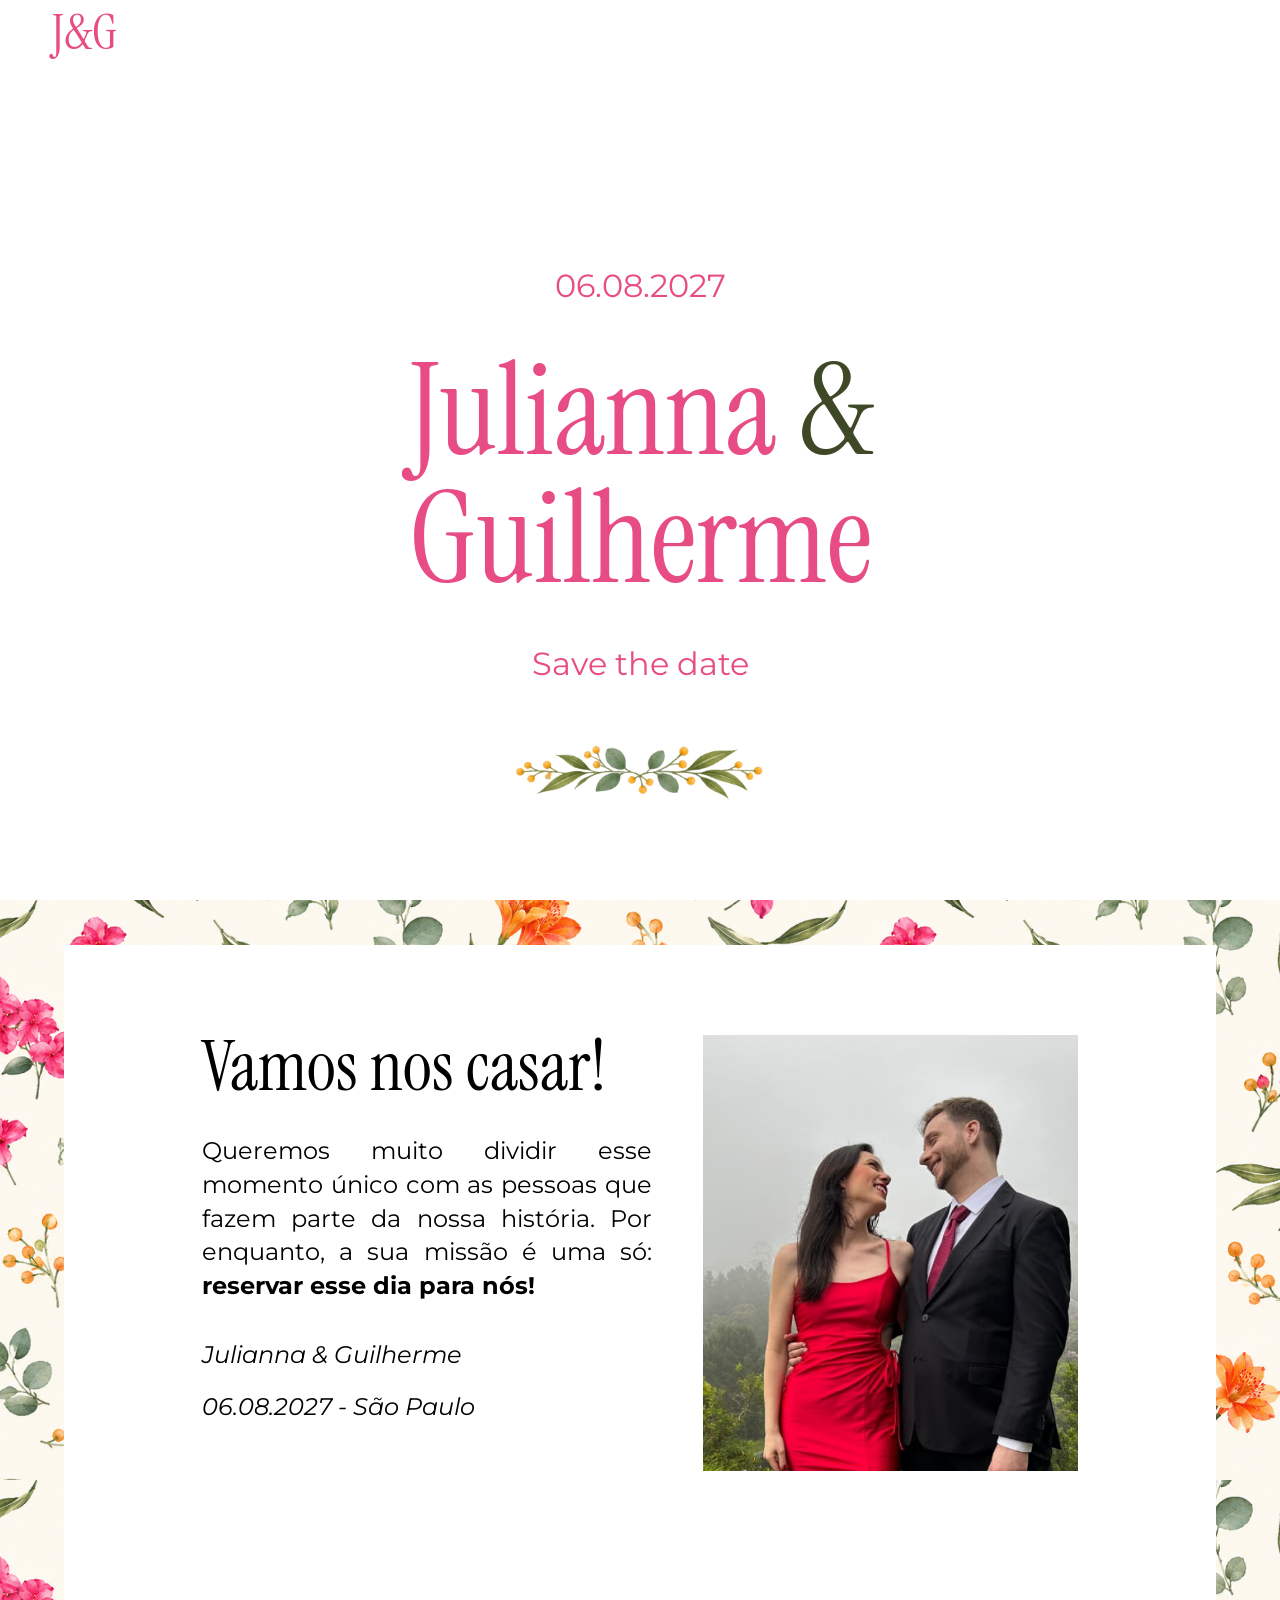
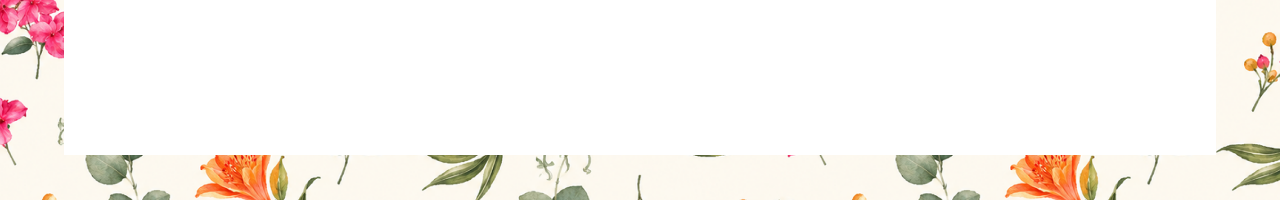
==== index.html @ 9e3e5cfe "commit para a main" ====
<!DOCTYPE html>
<html lang="en">

<head>
       <meta charset="UTF-8">
    <meta name="viewport" content="width=device-width, initial-scale=1.0">
    <link rel="stylesheet" href="style.css">

    <!-- Open Graph / Configuração para o WhatsApp -->
    <meta property="og:type" content="website" />
    <meta property="og:url" content="https://homologsitecasamento.pages.dev" />
    <meta property="og:title" content="Reserve a data - Julianna & Guilherme" />
    <meta property="og:description" content="Vamos nos casar! Queremos muito dividir esse momento único com as pessoas que fazem parte da nossa história. 06/08/2027." />
    <!-- Usando a foto1.png como imagem de preview -->
    <meta property="og:image" content="https://homologsitecasamento.pages.dev/images/foto7.png" />
    
    <meta property="og:image:type" content="image/png" />
    <!-- Recomenda-se ajustar essas dimensões caso a foto1.png fuja muito do padrão 1200x630 -->
    <meta property="og:image:width" content="1200" />
    <meta property="og:image:height" content="630" />

    <link rel="preconnect" href="https://fonts.googleapis.com">
    <link rel="preconnect" href="https://fonts.gstatic.com" crossorigin>
    <link
        href="https://fonts.googleapis.com/css2?family=Imperial+Script&family=Instrument+Sans:ital,wght@0,400..700;1,400..700&family=Instrument+Serif:ital@0;1&family=Montserrat:ital,wght@0,100..900;1,100..900&display=swap"
        rel="stylesheet">

    <title>Julianna e Guilherme</title>
</head>

<body>
    <div id="bloco-principal">
        <nav>
            <a href="index.html">J<span>&</span>G</a>
        </nav>
        <main>
            <div id="bloco-main">
                <h2 id="data" class="principal">06.08.2027</h2>
                <h1 id="nomes" class="principal"><p>Julianna <span>&</span> </p>
                    <p>Guilherme</p></h1>
                <h3 id="save-the-date" class="principal">Save the date</h3>
                <div class="principal"><img id="imagem-1" src=".\images\image1.png" alt=""></div>
            </div>
            <div id="sobre-casamento">
                <div id="bg-color">
                    <div id="texto-sobre-casamento">
                        <h1 id="titulo">Vamos nos casar!</h1>
                        <p class="paragrafo-sobre">Queremos muito dividir esse momento único com as pessoas que fazem
                            parte da nossa história. Por enquanto, a sua missão é uma só: <span>reservar esse dia para
                            nós!</span></p>
                        <p class="paragrafo-sobre">Julianna & Guilherme</p>
                        <p class="paragrafo-sobre">06.08.2027 - São Paulo</p>
                    </div>
                    <div class="imagem-sobre"><img src=".\images\foto1.png" alt=""></div>
                </div>
            </div>
        </main>
    </div>

</body>

</html>
---- style.css ----
/* =========================================
   RESET E CONFIGURAÇÕES BASE
   ========================================= */

html,
body,
div,
span,
applet,
object,
iframe,
h1,
h2,
h3,
h4,
h5,
h6,
p,
blockquote,
pre,
a,
abbr,
acronym,
address,
big,
cite,
code,
del,
dfn,
em,
img,
ins,
kbd,
q,
s,
samp,
small,
strike,
strong,
sub,
sup,
tt,
var,
b,
u,
i,
center,
dl,
dt,
dd,
ol,
ul,
li,
fieldset,
form,
label,
legend,
table,
caption,
tbody,
tfoot,
thead,
tr,
th,
td,
article,
aside,
canvas,
details,
embed,
figure,
figcaption,
footer,
header,
hgroup,
menu,
nav,
output,
ruby,
section,
summary,
time,
mark,
audio,
video {
    margin: 0;
    padding: 0;
    border: 0;
    font-size: 100%;
    font: inherit;
    vertical-align: baseline;
}

article,
aside,
details,
figcaption,
figure,
footer,
header,
hgroup,
menu,
nav,
section {
    display: block;
}

body {
    line-height: 1;
}

ol,
ul {
    list-style: none;
}

blockquote,
q {
    quotes: none;
}

blockquote:before,
blockquote:after,
q:before,
q:after {
    content: '';
    content: none;
}

table {
    border-collapse: collapse;
    border-spacing: 0;
}

*,
*::before,
*::after {
    box-sizing: border-box;
}

/* =========================================
   ESTRUTURA GERAL DO SITE
   ========================================= */

#bloco-principal {
    background-color: #FFFFFF;
}

nav {
    padding: 1vh 52px 0 52px;
    width: 100%;
    height: 5vh;
    font-family: "Instrument serif";
    color: #e84c84;
}

nav a {
    text-decoration: none;
    font-size: 3rem;
}

nav a:link {
    color: inherit;
}

nav a:visited {
    color: inherit;
}

#nomes span {
    color: #3E4826;
}

main {}

/* =========================================
   SEÇÃO 1: CAPA (SAVE THE DATE)
   ========================================= */

#bloco-main {
    padding: 20vh 52px 0 52px;
    font-family: "Instrument sans";
    color: #e84c84;
    width: 100%;
    height: 95vh;
}

.principal {
    text-align: center;
}

#data,
#save-the-date {
    font-size: clamp(1rem, 2rem, 3rem);
    padding: 5vh 0;
    font-family: "Montserrat", sans-serif;
}

#nomes {
    font-family: "Instrument serif";
    font-style: normal;
    font-size: clamp(6rem, 8rem, 9rem);
}



#imagem-1 {
    width: 275px;
    height: 90px;
}








/* =========================================
   SEÇÃO 2: SOBRE O CASAMENTO
   ========================================= */

#sobre-casamento {
    width: 100%;
    min-height: 100vh;
    padding: 5vh 5% 5vh 5%;
    color: #000000;
    background-image: url("./images/bg1.png");
    background-size: 90vh;
}

#bg-color {
    display: flex;
    align-items: flex-start;
    justify-content: space-between;
    gap: 4vw;
    padding: 10vh 12% 10vh 12%;
    background-color: #FFFFFF;
    height: 90vh;
}

#texto-sobre-casamento {
    flex: 1.2;
    display: flex;
    flex-direction: column;
    justify-content: flex-start;
    margin: 0;
    padding: 0;
}

#titulo {
    font-family: "Instrument Serif", serif;
    font-size: clamp(3.5rem, 5.5vw, 6rem);
    margin-top: 0 !important;
    padding-top: 0;
    line-height: 0.9;
    display: block;
}

.paragrafo-sobre {
    font-family: "Montserrat", sans-serif;
    font-size: 1.5rem;
    line-height: 1.4;
    text-align: justify;
    margin-bottom: 2vh;
}

.paragrafo-sobre span {
    font-weight: bolder;
}

.paragrafo-sobre:nth-of-type(1) {
    padding-top: 4vh;
}

.paragrafo-sobre:nth-of-type(2) {
    font-style: italic;
    margin-top: 2vh;
}

.paragrafo-sobre:nth-of-type(3) {
    font-style: italic;
}

.imagem-sobre {
    flex: 1;
    display: flex;
    justify-content: flex-end;
    margin: 0;
    padding: 0;
}

.imagem-sobre img {
    max-width: 100%;
    max-height: 60vh;
    object-fit: contain;
    height: auto;
    display: block;
    margin-top: 0;
}

/* CARROSSEL */

#carrossel {
    /* --carrossel-itens define quantas fotos aparecem por vez.
       Alterado no media query para deixar o carrossel responsivo. */
    --carrossel-itens: 3;
    --carrossel-gap: 20px;

    width: 100%;
    min-height: 40vh;
    padding: 5% 10% 5% 10%;
    display: flex;
    align-items: center;
    justify-content: center;
    gap: 20px;
    background-color: #8E9158;



}

#carrossel-anterior,
#carrossel-proximo {
    flex-shrink: 0;
    width: 44px;
    height: 44px;
    border: none;
    border-radius: 50%;
    background-color: #FFFFFF;
    color: #e84c84;
    font-size: 1.2rem;
    cursor: pointer;
    display: flex;
    align-items: center;
    justify-content: center;
    box-shadow: 0 2px 8px rgba(0, 0, 0, 0.15);
}

#carrossel-anterior:hover,
#carrossel-proximo:hover {
    background-color: #e84c84;
    color: #FFFFFF;
}

#janela-carrossel {
    width: 100%;
    overflow: hidden;
    cursor: grab;
    touch-action: pan-y;


}

#janela-carrossel.arrastando {
    cursor: grabbing;
}

#bloco-carrossel {
    display: flex;
    gap: var(--carrossel-gap);


}

#bloco-carrossel img {
    flex: 0 0 calc((100% - (var(--carrossel-itens) - 1) * var(--carrossel-gap)) / var(--carrossel-itens));
    height: 50vh;
    object-fit: scale-down;
    -webkit-user-drag: none;
    user-select: none;
    pointer-events: none;



}




/*  FORMULARIO  */

#forms-pix {
    width: 100%;
    min-height: 100%;
    padding: 5vh 5% 5vh 5%;
    color: #000000;

    /* Adições para colocar lado a lado */
    display: flex;
    justify-content: space-between;
    align-items: flex-start;
    gap: 5vw;

    background-color: #FDF9EF
        /*#8E9158*/
    ;
}

#forms,
#pix {
    flex: 1;
    /* Faz com que os dois lados ocupem espaços iguais */
    height: 61vh;
}

/* Ajustes da Lista do Formulário */
#forms ul {}

#forms li {

    font-family: "Montserrat", sans-serif;
}

#forms li:last-child {
    margin-bottom: 5%;
}

#forms label {
    display: flex;
    flex-direction: column;
    font-size: 1.5rem;
    font-family: "Montserrat", sans-serif;
    line-height: 1.4;
    padding-top: 2%;

}



#forms input[type="text"],
#forms input[type="email"],
#forms input[type="tel"] {
    margin-top: 10px;
    padding: 12px;
    font-family: "Montserrat", sans-serif;
    border: 1px solid #ccc;
    border-radius: 5px;
    font-size: 1rem;
    width: 100%;

}

/* Ajustes do Botão de Envio */
#forms input[type="submit"] {
    margin-top: 10px;
    padding: 15px 40px;
    background-color: #e84c84;
    /* Utilizando a mesma cor de destaque do site */
    color: #FFFFFF;
    border: none;
    border-radius: 5px;
    font-family: "Montserrat", sans-serif;
    font-size: 1.2rem;
    font-weight: bold;
    cursor: pointer;
    transition: background-color 0.3s;
}

#forms input[type="submit"]:hover {
    background-color: #3E4826;
    /* Cor verde/oliva presente nos detalhes do site */
}

/*
#forms{
    background-color: aqua;
}*/
#pix {}

#pix ul {
    width: 100%;
    font-size: 1.5rem;
    font-family: "Montserrat", sans-serif;
    line-height: 1.4;
    padding-top: 2%;
    display: flex;
    flex-wrap: wrap; /* Permite que os itens quebrem para a linha de baixo no mobile */
    gap: 0px;
    list-style: none;
    padding: 0;
    margin-top: 20px;
}

#pix ul li {
    flex: 1 1 50%; /* No desktop, cada item ocupa 50% do espaço e ficam lado a lado */
}

#qrcode {
    width: 100%;
    max-width: 350px; /* Previne que a imagem do QR Code fique gigante em telas grandes */
    display: block;
    margin: 0 auto;   /* Centraliza o QR Code caso o container seja maior que ele */
}

#forms-pix h1 {
    font-family: "Instrument Serif", serif;
    font-size: clamp(2.5rem, 3.5vw, 4rem);
    margin-top: 0 !important;
    padding-top: 0;
    line-height: 0.9;
    display: block;
    margin-bottom: 1%;
}



#forms-pix h2 {
    font-family: "Montserrat", sans-serif;
    font-size: 1.5rem;
    line-height: 1.4;
    padding-top: 2%;
}




/*  MAPA    */


#endereco {
    width: 100%;
    min-height: 100%;
    padding: 5vh 5% 5vh 5%;
    color: #000000;

    /* Adições para colocar lado a lado */
    display: flex;
    justify-content: space-between;
    align-items: flex-start;
    gap: 5vw;

    background-color: #FDF9EF
        /*#8E9158*/
    ;
}

#endereco-escrito h1 {
    font-family: "Instrument Serif", serif;
    font-size: clamp(2.5rem, 3.5vw, 4rem);
    margin-top: 0 !important;
    padding-top: 0;
    line-height: 0.9;
    display: block;
    margin-bottom: 1%;
}

#endereco-escrito p {
    font-family: "Montserrat", sans-serif;
    font-size: 1.5rem;
    line-height: 1.4;
    padding-top: 2%;
}

#endereco-escrito :nth-child(3) {
    font-weight: bold;
}

#mapa iframe{
    width: 900px; 
    height: 450px;
}
















/*  FOOTER  */

footer {
    padding: 1vh 52px 0 52px;
    width: 100%;
    height: 5vh;
    font-family: "Instrument serif";
    color: #e84c84;
    border-top: 2px solid #ccc;
    text-align: center;

}

footer a {
    text-decoration: none;
    font-size: 3rem;

}

footer a:link {
    color: inherit;
}

footer a:visited {
    color: inherit;
}

/* =========================================
   RESPONSIVIDADE (TABLETS E CELULARES)
   ========================================= */

@media (max-width: 780px) {
    #carrossel {
        --carrossel-itens: 1;
        padding: 5vh 20px;
        gap: 10px;
    }

    #bloco-carrossel img {
        width: 100%;

    }

    #carrossel-anterior,
    #carrossel-proximo {
        width: 36px;
        height: 36px;
        font-size: 1rem;
    }

    nav {
        padding: 2vh 20px 0 20px;
        text-align: center;
    }

    nav a {
        font-size: clamp(1rem, 7vw, 1.5rem);
    }

    #bloco-main {
        padding: 5vh 20px 5vh 20px;
        /* CORREÇÃO: Removido height: 20%; para evitar que a capa quebre */
        height: auto;
        min-height: 20vh;
    }

    #nomes {
        font-size: clamp(2.5rem, 15vw, 4.5rem);
    }

    #data,
    #save-the-date {
        font-size: clamp(1rem, 7vw, 1.5rem);
    }

    #imagem-1 {
        width: 100px;
        height: auto;
    }

    #bg-color {
        flex-direction: column;
        align-items: center;
        padding: 5vh 10% 5vh 10%;
        gap: 8vw;
        /* CORREÇÃO: Anula o height: 90vh do desktop para que as fotos e textos possam crescer para baixo no celular */
        height: auto;
    }

    #texto-sobre-casamento {
        align-items: center;
    }

    #titulo {
        text-align: center;
        /*font-size: clamp(3rem, 12vw, 4rem);*/
        font-size: clamp(2.8rem, 8vw, 3.8rem);
    }

    .paragrafo-sobre {
        text-align: justify;
        font-size: 1rem;
    }

    .paragrafo-sobre:nth-of-type(2),
    .paragrafo-sobre:nth-of-type(3) {
        text-align: left;
        width: 100%;
    }

    .imagem-sobre {
        justify-content: center;
        width: 100%;
    }

    .imagem-sobre img {
        max-height: 50vh;
        width: 100%;
    }

    #forms-pix {
        flex-direction: column;
        gap: 10vw;
        align-items: stretch;
        /* Ajuste do padding lateral para acomodar melhor em 360px */
        padding: 5vh 20px;
    }

    /* CORREÇÃO: Esta regra garante que qualquer imagem no formulário/pix (como a foto do casal) nunca ultrapasse a largura da tela */
    #forms-pix img {
        max-width: 100%;
        height: auto;
        display: block;
        margin: 0 auto;
    }

    #forms,
    #pix {
        width: 100%;
        height: auto;
    }

    #forms-pix label,
    #forms-pix h2 {
        text-align: justify;
        font-size: 1rem;
    }

    #forms-pix h1 {
        /* CORREÇÃO: A fonte mínima desceu de 2.5rem para 1.8rem para a palavra "Confirme" não vazar */
        font-size: clamp(1.8rem, 8vw, 2.5rem);
        margin-bottom: 10px;
        text-align: left;
    }

    #pix ul {
        flex-direction: column; /* Empilha os itens verticalmente */
        gap: 20px;              /* Adiciona respiro entre o texto e o QR Code */
    }

    #pix ul li {
        flex: 1 1 100%;         /* Força cada item (li) a ocupar a largura total da tela no celular */
        text-align: center;     /* Centraliza o texto e a imagem para melhorar a estética mobile */
    }

    #qrcode {
        width: 70%;             /* Evita que o QR Code encoste nas bordas do celular */
        max-width: 250px;       /* Mantém um limite legível e não intrusivo */
        margin: 0 auto; 
    }
    


    #endereco {
        flex-direction: column; /* Empilha o texto e o mapa verticalmente */
        align-items: stretch;
        gap: 10vw;
        padding: 5vh 20px; /* Reduz o padding lateral para encaixar melhor no celular */
    }

    #endereco-escrito, #mapa {
        width: 100%;
        height: auto;
    }

    #endereco-escrito h1 {
        font-size: clamp(1.8rem, 8vw, 2.5rem); /* Ajusta o título para não vazar a tela, seguindo o padrão do forms */
        
        margin-bottom: 15px;
    }

    #endereco-escrito p {
        font-size: 1rem; /* Reduz a fonte do texto para leitura confortável no celular */
        
    }

    #mapa iframe {
        width: 100%; /* Força o iframe a respeitar a largura do celular */
        height: 350px; /* Reduz um pouco a altura para não cobrir a tela inteira de uma vez */
    }









    footer a {
        font-size: clamp(1rem, 7vw, 1.5rem);
    }

}
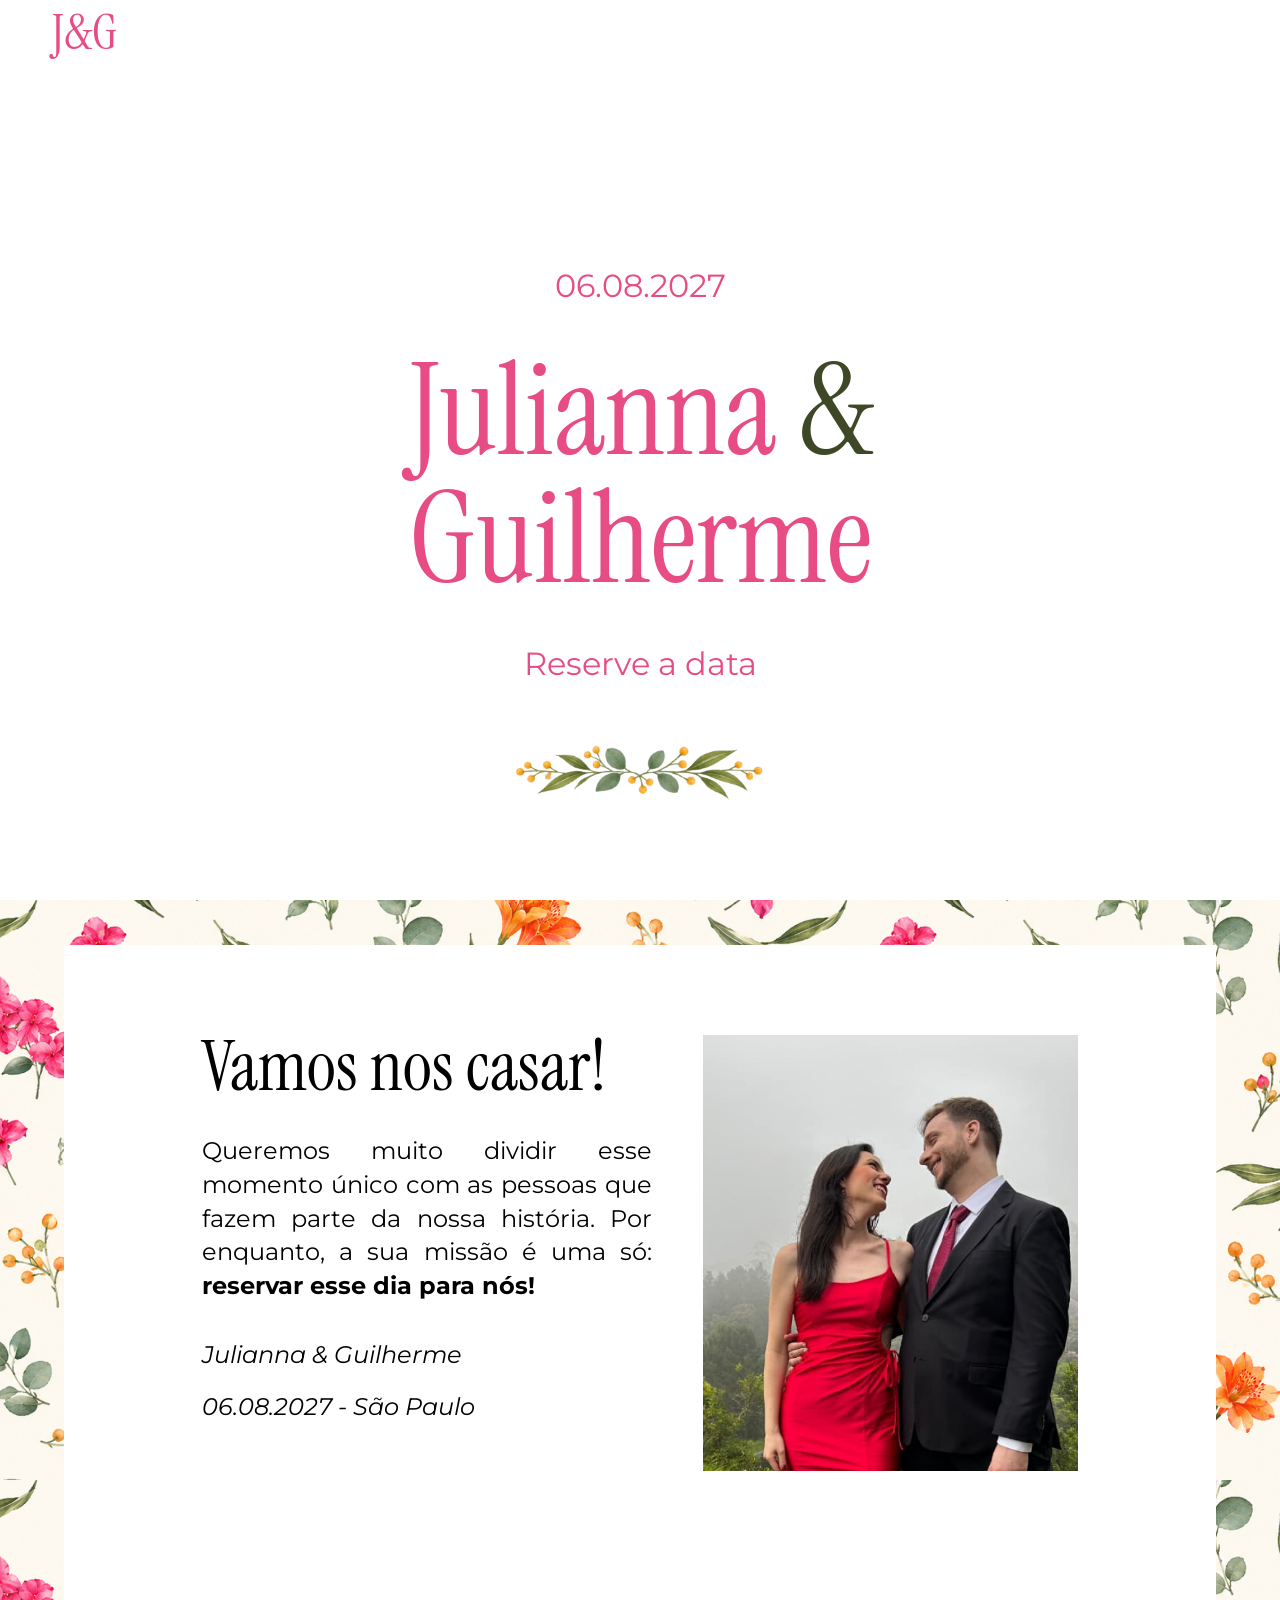
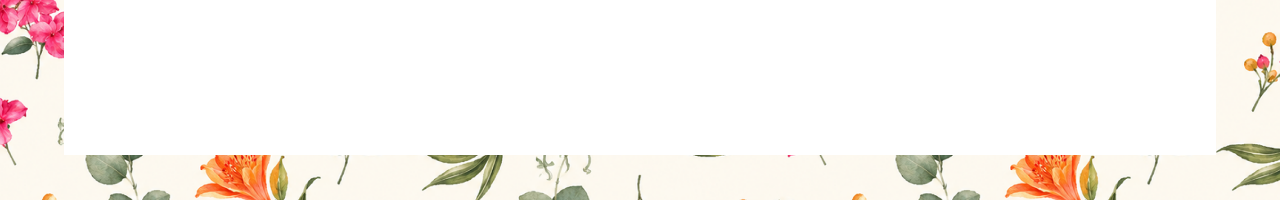
==== commit 7a7ac0dd: "commit para a main" ====
--- a/index.html
+++ b/index.html
@@ -31,14 +31,14 @@
 <body>
     <div id="bloco-principal">
         <nav>
-            <a href="index.html">J<span>&</span>G</a>
+            <a href="index.html">J&G</a>
         </nav>
         <main>
             <div id="bloco-main">
                 <h2 id="data" class="principal">06.08.2027</h2>
                 <h1 id="nomes" class="principal"><p>Julianna <span>&</span> </p>
                     <p>Guilherme</p></h1>
-                <h3 id="save-the-date" class="principal">Save the date</h3>
+                <h3 id="save-the-date" class="principal">Reserve a data</h3>
                 <div class="principal"><img id="imagem-1" src=".\images\image1.png" alt=""></div>
             </div>
             <div id="sobre-casamento">
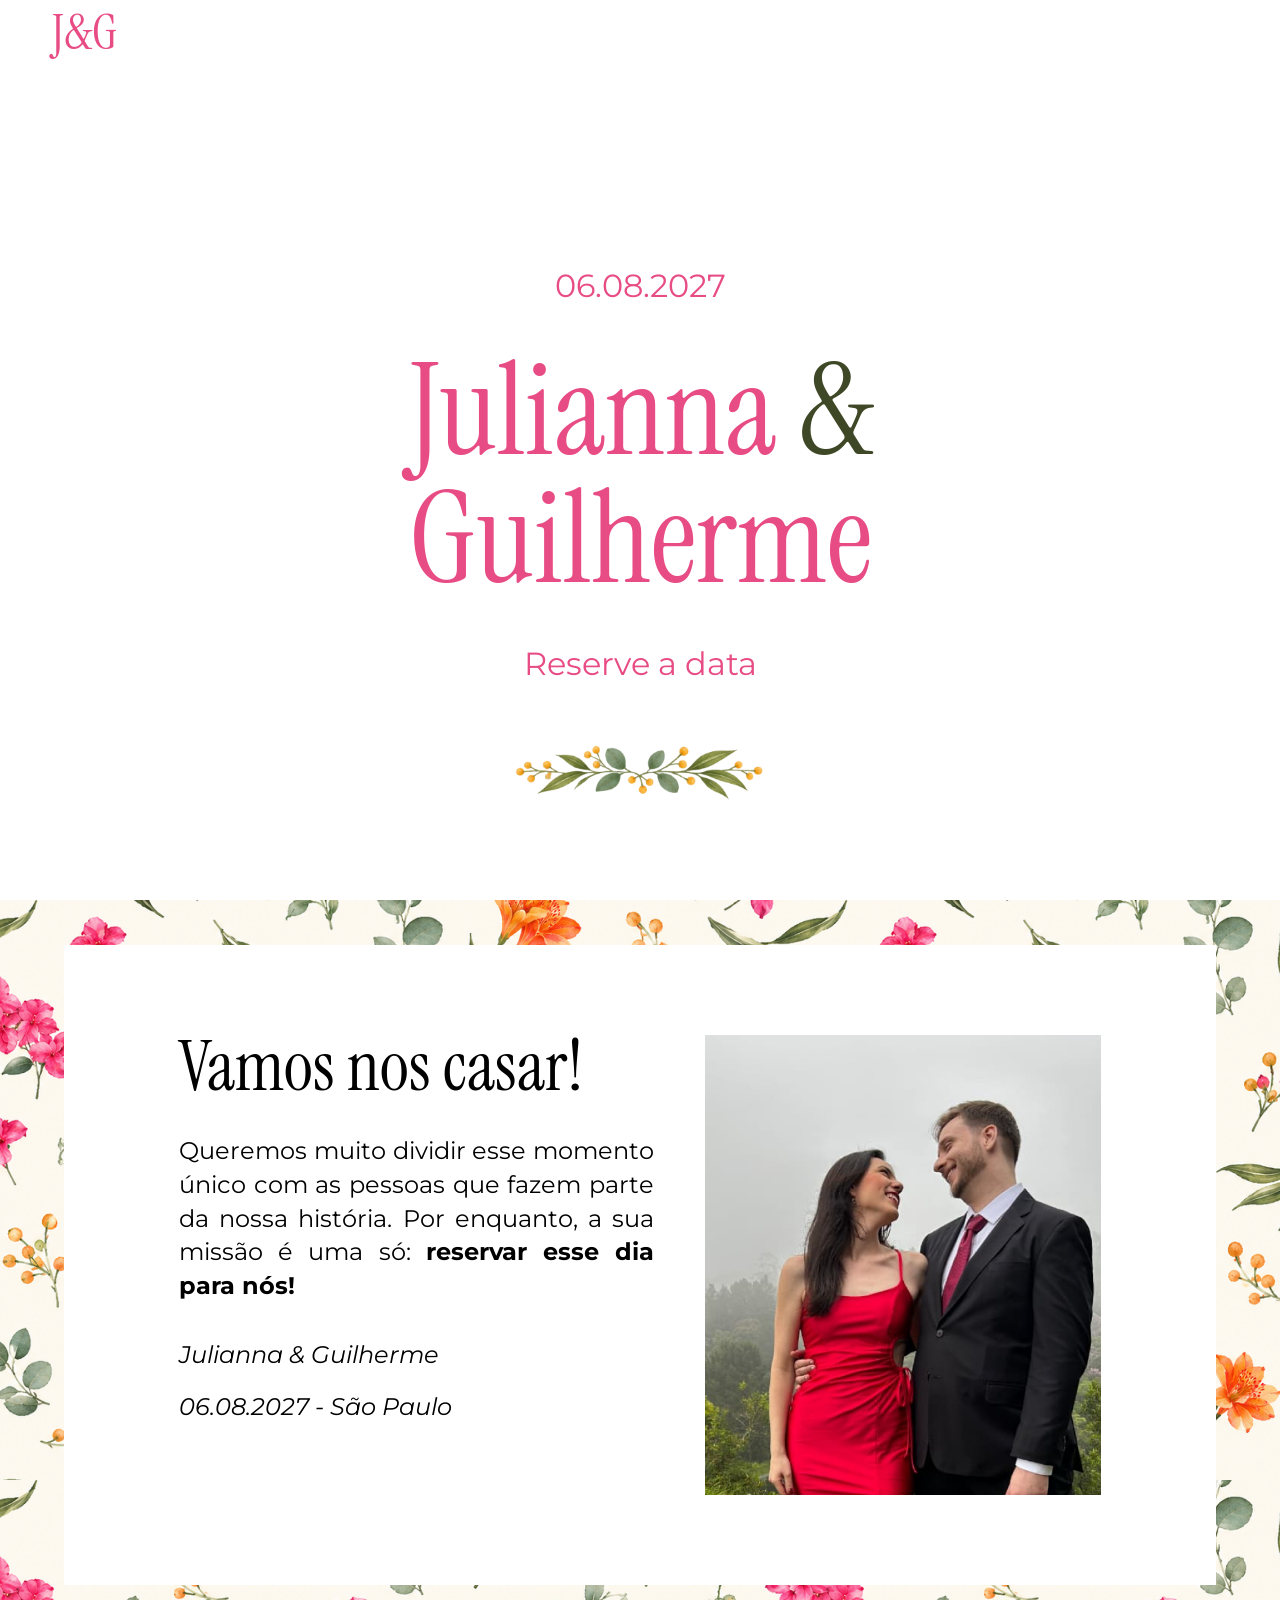
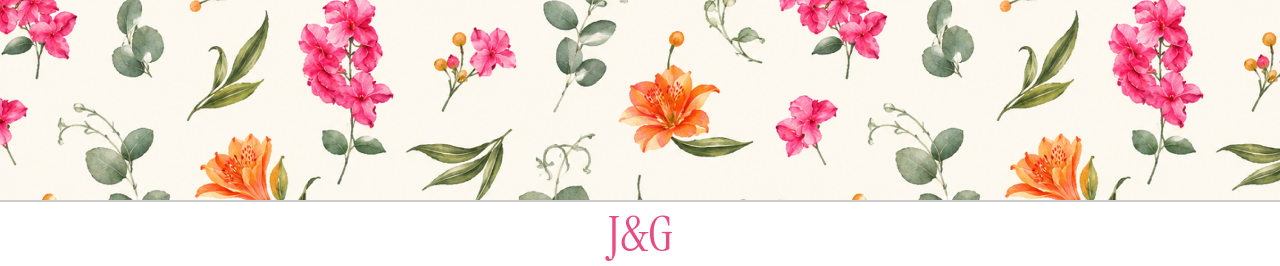
==== commit cfb76067: "adicionando footer" ====
--- a/index.html
+++ b/index.html
@@ -2,7 +2,7 @@
 <html lang="en">
 
 <head>
-       <meta charset="UTF-8">
+    <meta charset="UTF-8">
     <meta name="viewport" content="width=device-width, initial-scale=1.0">
     <link rel="stylesheet" href="style.css">
 
@@ -10,10 +10,11 @@
     <meta property="og:type" content="website" />
     <meta property="og:url" content="https://homologsitecasamento.pages.dev" />
     <meta property="og:title" content="Reserve a data - Julianna & Guilherme" />
-    <meta property="og:description" content="Vamos nos casar! Queremos muito dividir esse momento único com as pessoas que fazem parte da nossa história. 06/08/2027." />
+    <meta property="og:description"
+        content="Vamos nos casar! Queremos muito dividir esse momento único com as pessoas que fazem parte da nossa história. 06/08/2027." />
     <!-- Usando a foto1.png como imagem de preview -->
     <meta property="og:image" content="https://homologsitecasamento.pages.dev/images/foto7.png" />
-    
+
     <meta property="og:image:type" content="image/png" />
     <!-- Recomenda-se ajustar essas dimensões caso a foto1.png fuja muito do padrão 1200x630 -->
     <meta property="og:image:width" content="1200" />
@@ -34,10 +35,13 @@
             <a href="index.html">J&G</a>
         </nav>
         <main>
+
             <div id="bloco-main">
                 <h2 id="data" class="principal">06.08.2027</h2>
-                <h1 id="nomes" class="principal"><p>Julianna <span>&</span> </p>
-                    <p>Guilherme</p></h1>
+                <h1 id="nomes" class="principal">
+                    <p>Julianna <span>&</span> </p>
+                    <p>Guilherme</p>
+                </h1>
                 <h3 id="save-the-date" class="principal">Reserve a data</h3>
                 <div class="principal"><img id="imagem-1" src=".\images\image1.png" alt=""></div>
             </div>
@@ -47,7 +51,7 @@
                         <h1 id="titulo">Vamos nos casar!</h1>
                         <p class="paragrafo-sobre">Queremos muito dividir esse momento único com as pessoas que fazem
                             parte da nossa história. Por enquanto, a sua missão é uma só: <span>reservar esse dia para
-                            nós!</span></p>
+                                nós!</span></p>
                         <p class="paragrafo-sobre">Julianna & Guilherme</p>
                         <p class="paragrafo-sobre">06.08.2027 - São Paulo</p>
                     </div>
@@ -57,6 +61,10 @@
         </main>
     </div>
 
+    <footer>
+        <a href="index.html">J<span>&</span>G</a>
+    </footer>
+
 </body>
 
 </html>
--- a/style.css
+++ b/style.css
@@ -2,87 +2,19 @@
    RESET E CONFIGURAÇÕES BASE
    ========================================= */
 
-html,
-body,
-div,
-span,
-applet,
-object,
-iframe,
-h1,
-h2,
-h3,
-h4,
-h5,
-h6,
-p,
-blockquote,
-pre,
-a,
-abbr,
-acronym,
-address,
-big,
-cite,
-code,
-del,
-dfn,
-em,
-img,
-ins,
-kbd,
-q,
-s,
-samp,
-small,
-strike,
-strong,
-sub,
-sup,
-tt,
-var,
-b,
-u,
-i,
-center,
-dl,
-dt,
-dd,
-ol,
-ul,
-li,
-fieldset,
-form,
-label,
-legend,
-table,
-caption,
-tbody,
-tfoot,
-thead,
-tr,
-th,
-td,
-article,
-aside,
-canvas,
-details,
-embed,
-figure,
-figcaption,
-footer,
-header,
-hgroup,
-menu,
-nav,
-output,
-ruby,
-section,
-summary,
-time,
-mark,
-audio,
-video {
+html, body, div, span, applet, object, iframe,
+h1, h2, h3, h4, h5, h6, p, blockquote, pre,
+a, abbr, acronym, address, big, cite, code,
+del, dfn, em, img, ins, kbd, q, s, samp,
+small, strike, strong, sub, sup, tt, var,
+b, u, i, center,
+dl, dt, dd, ol, ul, li,
+fieldset, form, label, legend,
+table, caption, tbody, tfoot, thead, tr, th, td,
+article, aside, canvas, details, embed, 
+figure, figcaption, footer, header, hgroup, 
+menu, nav, output, ruby, section, summary,
+time, mark, audio, video {
     margin: 0;
     padding: 0;
     border: 0;
@@ -91,17 +23,8 @@
     vertical-align: baseline;
 }
 
-article,
-aside,
-details,
-figcaption,
-figure,
-footer,
-header,
-hgroup,
-menu,
-nav,
-section {
+article, aside, details, figcaption, figure, 
+footer, header, hgroup, menu, nav, section {
     display: block;
 }
 
@@ -109,20 +32,16 @@
     line-height: 1;
 }
 
-ol,
-ul {
+ol, ul {
     list-style: none;
 }
 
-blockquote,
-q {
+blockquote, q {
     quotes: none;
 }
 
-blockquote:before,
-blockquote:after,
-q:before,
-q:after {
+blockquote:before, blockquote:after,
+q:before, q:after {
     content: '';
     content: none;
 }
@@ -132,20 +51,21 @@
     border-spacing: 0;
 }
 
-*,
-*::before,
-*::after {
+*, *::before, *::after {
     box-sizing: border-box;
 }
 
+
 /* =========================================
    ESTRUTURA GERAL DO SITE
    ========================================= */
 
+/* Contêiner principal que envolve toda a página */
 #bloco-principal {
     background-color: #FFFFFF;
 }
 
+/* Menu de navegação superior */
 nav {
     padding: 1vh 52px 0 52px;
     width: 100%;
@@ -166,12 +86,11 @@
 nav a:visited {
     color: inherit;
 }
-
-#nomes span {
-    color: #3E4826;
-}
-
-main {}
+/* Área que envolve as seções da página */
+main {
+    
+}
+
 
 /* =========================================
    SEÇÃO 1: CAPA (SAVE THE DATE)
@@ -185,15 +104,15 @@
     height: 95vh;
 }
 
+/* Tipografia e alinhamentos da Capa */
 .principal {
     text-align: center;
 }
 
-#data,
-#save-the-date {
+#data, #save-the-date {
     font-size: clamp(1rem, 2rem, 3rem);
     padding: 5vh 0;
-    font-family: "Montserrat", sans-serif;
+    font-family:  "Montserrat", sans-serif;
 }
 
 #nomes {
@@ -202,7 +121,9 @@
     font-size: clamp(6rem, 8rem, 9rem);
 }
 
-
+#nomes span, nav a span {
+    color: #3E4826;
+}
 
 #imagem-1 {
     width: 275px;
@@ -210,35 +131,33 @@
 }
 
 
-
-
-
-
-
-
 /* =========================================
    SEÇÃO 2: SOBRE O CASAMENTO
    ========================================= */
 
+/* Fundo geral da seção com a imagem bg1.png */
 #sobre-casamento {
+    
+    color: #3E4826;
     width: 100%;
     min-height: 100vh;
-    padding: 5vh 5% 5vh 5%;
+    padding: 5vh 5% 5vh 5%; 
     color: #000000;
     background-image: url("./images/bg1.png");
     background-size: 90vh;
 }
 
+/* Caixa de conteúdo branca sobre o fundo */
 #bg-color {
     display: flex;
     align-items: flex-start;
     justify-content: space-between;
     gap: 4vw;
-    padding: 10vh 12% 10vh 12%;
+    padding: 10vh 10% 10vh 10%; 
     background-color: #FFFFFF;
-    height: 90vh;
-}
-
+}
+
+/* --- Coluna da Esquerda: Textos --- */
 #texto-sobre-casamento {
     flex: 1.2;
     display: flex;
@@ -251,12 +170,13 @@
 #titulo {
     font-family: "Instrument Serif", serif;
     font-size: clamp(3.5rem, 5.5vw, 6rem);
-    margin-top: 0 !important;
+    margin-top: 0 !important; 
     padding-top: 0;
-    line-height: 0.9;
+    line-height: 0.9; 
     display: block;
 }
 
+/* Configurações dos parágrafos */
 .paragrafo-sobre {
     font-family: "Montserrat", sans-serif;
     font-size: 1.5rem;
@@ -265,7 +185,7 @@
     margin-bottom: 2vh;
 }
 
-.paragrafo-sobre span {
+.paragrafo-sobre span{
     font-weight: bolder;
 }
 
@@ -273,6 +193,7 @@
     padding-top: 4vh;
 }
 
+/* Assinatura e Data na seção Sobre */
 .paragrafo-sobre:nth-of-type(2) {
     font-style: italic;
     margin-top: 2vh;
@@ -282,6 +203,7 @@
     font-style: italic;
 }
 
+/* --- Coluna da Direita: Imagem do Casal --- */
 .imagem-sobre {
     flex: 1;
     display: flex;
@@ -292,288 +214,12 @@
 
 .imagem-sobre img {
     max-width: 100%;
-    max-height: 60vh;
-    object-fit: contain;
+    max-height: 70vh;
+    object-fit: cover;
     height: auto;
     display: block;
     margin-top: 0;
 }
-
-/* CARROSSEL */
-
-#carrossel {
-    /* --carrossel-itens define quantas fotos aparecem por vez.
-       Alterado no media query para deixar o carrossel responsivo. */
-    --carrossel-itens: 3;
-    --carrossel-gap: 20px;
-
-    width: 100%;
-    min-height: 40vh;
-    padding: 5% 10% 5% 10%;
-    display: flex;
-    align-items: center;
-    justify-content: center;
-    gap: 20px;
-    background-color: #8E9158;
-
-
-
-}
-
-#carrossel-anterior,
-#carrossel-proximo {
-    flex-shrink: 0;
-    width: 44px;
-    height: 44px;
-    border: none;
-    border-radius: 50%;
-    background-color: #FFFFFF;
-    color: #e84c84;
-    font-size: 1.2rem;
-    cursor: pointer;
-    display: flex;
-    align-items: center;
-    justify-content: center;
-    box-shadow: 0 2px 8px rgba(0, 0, 0, 0.15);
-}
-
-#carrossel-anterior:hover,
-#carrossel-proximo:hover {
-    background-color: #e84c84;
-    color: #FFFFFF;
-}
-
-#janela-carrossel {
-    width: 100%;
-    overflow: hidden;
-    cursor: grab;
-    touch-action: pan-y;
-
-
-}
-
-#janela-carrossel.arrastando {
-    cursor: grabbing;
-}
-
-#bloco-carrossel {
-    display: flex;
-    gap: var(--carrossel-gap);
-
-
-}
-
-#bloco-carrossel img {
-    flex: 0 0 calc((100% - (var(--carrossel-itens) - 1) * var(--carrossel-gap)) / var(--carrossel-itens));
-    height: 50vh;
-    object-fit: scale-down;
-    -webkit-user-drag: none;
-    user-select: none;
-    pointer-events: none;
-
-
-
-}
-
-
-
-
-/*  FORMULARIO  */
-
-#forms-pix {
-    width: 100%;
-    min-height: 100%;
-    padding: 5vh 5% 5vh 5%;
-    color: #000000;
-
-    /* Adições para colocar lado a lado */
-    display: flex;
-    justify-content: space-between;
-    align-items: flex-start;
-    gap: 5vw;
-
-    background-color: #FDF9EF
-        /*#8E9158*/
-    ;
-}
-
-#forms,
-#pix {
-    flex: 1;
-    /* Faz com que os dois lados ocupem espaços iguais */
-    height: 61vh;
-}
-
-/* Ajustes da Lista do Formulário */
-#forms ul {}
-
-#forms li {
-
-    font-family: "Montserrat", sans-serif;
-}
-
-#forms li:last-child {
-    margin-bottom: 5%;
-}
-
-#forms label {
-    display: flex;
-    flex-direction: column;
-    font-size: 1.5rem;
-    font-family: "Montserrat", sans-serif;
-    line-height: 1.4;
-    padding-top: 2%;
-
-}
-
-
-
-#forms input[type="text"],
-#forms input[type="email"],
-#forms input[type="tel"] {
-    margin-top: 10px;
-    padding: 12px;
-    font-family: "Montserrat", sans-serif;
-    border: 1px solid #ccc;
-    border-radius: 5px;
-    font-size: 1rem;
-    width: 100%;
-
-}
-
-/* Ajustes do Botão de Envio */
-#forms input[type="submit"] {
-    margin-top: 10px;
-    padding: 15px 40px;
-    background-color: #e84c84;
-    /* Utilizando a mesma cor de destaque do site */
-    color: #FFFFFF;
-    border: none;
-    border-radius: 5px;
-    font-family: "Montserrat", sans-serif;
-    font-size: 1.2rem;
-    font-weight: bold;
-    cursor: pointer;
-    transition: background-color 0.3s;
-}
-
-#forms input[type="submit"]:hover {
-    background-color: #3E4826;
-    /* Cor verde/oliva presente nos detalhes do site */
-}
-
-/*
-#forms{
-    background-color: aqua;
-}*/
-#pix {}
-
-#pix ul {
-    width: 100%;
-    font-size: 1.5rem;
-    font-family: "Montserrat", sans-serif;
-    line-height: 1.4;
-    padding-top: 2%;
-    display: flex;
-    flex-wrap: wrap; /* Permite que os itens quebrem para a linha de baixo no mobile */
-    gap: 0px;
-    list-style: none;
-    padding: 0;
-    margin-top: 20px;
-}
-
-#pix ul li {
-    flex: 1 1 50%; /* No desktop, cada item ocupa 50% do espaço e ficam lado a lado */
-}
-
-#qrcode {
-    width: 100%;
-    max-width: 350px; /* Previne que a imagem do QR Code fique gigante em telas grandes */
-    display: block;
-    margin: 0 auto;   /* Centraliza o QR Code caso o container seja maior que ele */
-}
-
-#forms-pix h1 {
-    font-family: "Instrument Serif", serif;
-    font-size: clamp(2.5rem, 3.5vw, 4rem);
-    margin-top: 0 !important;
-    padding-top: 0;
-    line-height: 0.9;
-    display: block;
-    margin-bottom: 1%;
-}
-
-
-
-#forms-pix h2 {
-    font-family: "Montserrat", sans-serif;
-    font-size: 1.5rem;
-    line-height: 1.4;
-    padding-top: 2%;
-}
-
-
-
-
-/*  MAPA    */
-
-
-#endereco {
-    width: 100%;
-    min-height: 100%;
-    padding: 5vh 5% 5vh 5%;
-    color: #000000;
-
-    /* Adições para colocar lado a lado */
-    display: flex;
-    justify-content: space-between;
-    align-items: flex-start;
-    gap: 5vw;
-
-    background-color: #FDF9EF
-        /*#8E9158*/
-    ;
-}
-
-#endereco-escrito h1 {
-    font-family: "Instrument Serif", serif;
-    font-size: clamp(2.5rem, 3.5vw, 4rem);
-    margin-top: 0 !important;
-    padding-top: 0;
-    line-height: 0.9;
-    display: block;
-    margin-bottom: 1%;
-}
-
-#endereco-escrito p {
-    font-family: "Montserrat", sans-serif;
-    font-size: 1.5rem;
-    line-height: 1.4;
-    padding-top: 2%;
-}
-
-#endereco-escrito :nth-child(3) {
-    font-weight: bold;
-}
-
-#mapa iframe{
-    width: 900px; 
-    height: 450px;
-}
-
-
-
-
-
-
-
-
-
-
-
-
-
-
 
 
 /*  FOOTER  */
@@ -603,51 +249,40 @@
     color: inherit;
 }
 
+
+
+
+
 /* =========================================
    RESPONSIVIDADE (TABLETS E CELULARES)
    ========================================= */
 
-@media (max-width: 780px) {
-    #carrossel {
-        --carrossel-itens: 1;
-        padding: 5vh 20px;
-        gap: 10px;
-    }
-
-    #bloco-carrossel img {
-        width: 100%;
-
-    }
-
-    #carrossel-anterior,
-    #carrossel-proximo {
-        width: 36px;
-        height: 36px;
-        font-size: 1rem;
-    }
-
+@media (max-width: 768px) {
+    
+    /* Centraliza o menu e reduz as margens laterais */
     nav {
         padding: 2vh 20px 0 20px;
         text-align: center;
-    }
-
-    nav a {
+        
+    }
+
+    nav a{
         font-size: clamp(1rem, 7vw, 1.5rem);
     }
-
+    /* Reduz paddings laterais da capa para evitar quebra de linha indesejada */
     #bloco-main {
         padding: 5vh 20px 5vh 20px;
-        /* CORREÇÃO: Removido height: 20%; para evitar que a capa quebre */
-        height: auto;
-        min-height: 20vh;
-    }
-
+        height: 20%; 
+        /*min-height: 60vh;*/
+    }
+
+    /* Ajusta o tamanho da fonte dos nomes para caber nos ecrãs estreitos */
     #nomes {
         font-size: clamp(2.5rem, 15vw, 4.5rem);
-    }
-
-    #data,
-    #save-the-date {
+        
+    }
+    
+    #data, #save-the-date{
         font-size: clamp(1rem, 7vw, 1.5rem);
     }
 
@@ -656,36 +291,39 @@
         height: auto;
     }
 
+    /* Transforma o bloco "Sobre" de linha (lado a lado) para coluna (empilhado) */
     #bg-color {
         flex-direction: column;
         align-items: center;
         padding: 5vh 10% 5vh 10%;
         gap: 8vw;
-        /* CORREÇÃO: Anula o height: 90vh do desktop para que as fotos e textos possam crescer para baixo no celular */
-        height: auto;
-    }
-
+    }
+
+    /* Centraliza o contêiner de textos no telemóvel */
     #texto-sobre-casamento {
         align-items: center;
     }
 
     #titulo {
         text-align: center;
-        /*font-size: clamp(3rem, 12vw, 4rem);*/
-        font-size: clamp(2.8rem, 8vw, 3.8rem);
-    }
-
+        font-size: clamp(3rem, 12vw, 4rem);
+    }
+
+    
+    /* Mantém o texto justificado conforme solicitado */
     .paragrafo-sobre {
-        text-align: justify;
+        text-align: justify; 
         font-size: 1rem;
     }
 
+    /* Centraliza a assinatura e a data, já que o texto acima está justificado */
     .paragrafo-sobre:nth-of-type(2),
     .paragrafo-sobre:nth-of-type(3) {
         text-align: left;
         width: 100%;
     }
 
+    /* Centraliza a imagem e ajusta a proporção para não ocupar o ecrã inteiro */
     .imagem-sobre {
         justify-content: center;
         width: 100%;
@@ -696,97 +334,11 @@
         width: 100%;
     }
 
-    #forms-pix {
-        flex-direction: column;
-        gap: 10vw;
-        align-items: stretch;
-        /* Ajuste do padding lateral para acomodar melhor em 360px */
-        padding: 5vh 20px;
-    }
-
-    /* CORREÇÃO: Esta regra garante que qualquer imagem no formulário/pix (como a foto do casal) nunca ultrapasse a largura da tela */
-    #forms-pix img {
-        max-width: 100%;
-        height: auto;
-        display: block;
-        margin: 0 auto;
-    }
-
-    #forms,
-    #pix {
-        width: 100%;
-        height: auto;
-    }
-
-    #forms-pix label,
-    #forms-pix h2 {
-        text-align: justify;
-        font-size: 1rem;
-    }
-
-    #forms-pix h1 {
-        /* CORREÇÃO: A fonte mínima desceu de 2.5rem para 1.8rem para a palavra "Confirme" não vazar */
-        font-size: clamp(1.8rem, 8vw, 2.5rem);
-        margin-bottom: 10px;
-        text-align: left;
-    }
-
-    #pix ul {
-        flex-direction: column; /* Empilha os itens verticalmente */
-        gap: 20px;              /* Adiciona respiro entre o texto e o QR Code */
-    }
-
-    #pix ul li {
-        flex: 1 1 100%;         /* Força cada item (li) a ocupar a largura total da tela no celular */
-        text-align: center;     /* Centraliza o texto e a imagem para melhorar a estética mobile */
-    }
-
-    #qrcode {
-        width: 70%;             /* Evita que o QR Code encoste nas bordas do celular */
-        max-width: 250px;       /* Mantém um limite legível e não intrusivo */
-        margin: 0 auto; 
-    }
-    
-
-
-    #endereco {
-        flex-direction: column; /* Empilha o texto e o mapa verticalmente */
-        align-items: stretch;
-        gap: 10vw;
-        padding: 5vh 20px; /* Reduz o padding lateral para encaixar melhor no celular */
-    }
-
-    #endereco-escrito, #mapa {
-        width: 100%;
-        height: auto;
-    }
-
-    #endereco-escrito h1 {
-        font-size: clamp(1.8rem, 8vw, 2.5rem); /* Ajusta o título para não vazar a tela, seguindo o padrão do forms */
-        
-        margin-bottom: 15px;
-    }
-
-    #endereco-escrito p {
-        font-size: 1rem; /* Reduz a fonte do texto para leitura confortável no celular */
-        
-    }
-
-    #mapa iframe {
-        width: 100%; /* Força o iframe a respeitar a largura do celular */
-        height: 350px; /* Reduz um pouco a altura para não cobrir a tela inteira de uma vez */
-    }
-
-
-
-
-
-
-
-
 
     footer a {
         font-size: clamp(1rem, 7vw, 1.5rem);
     }
 
+
+
 }
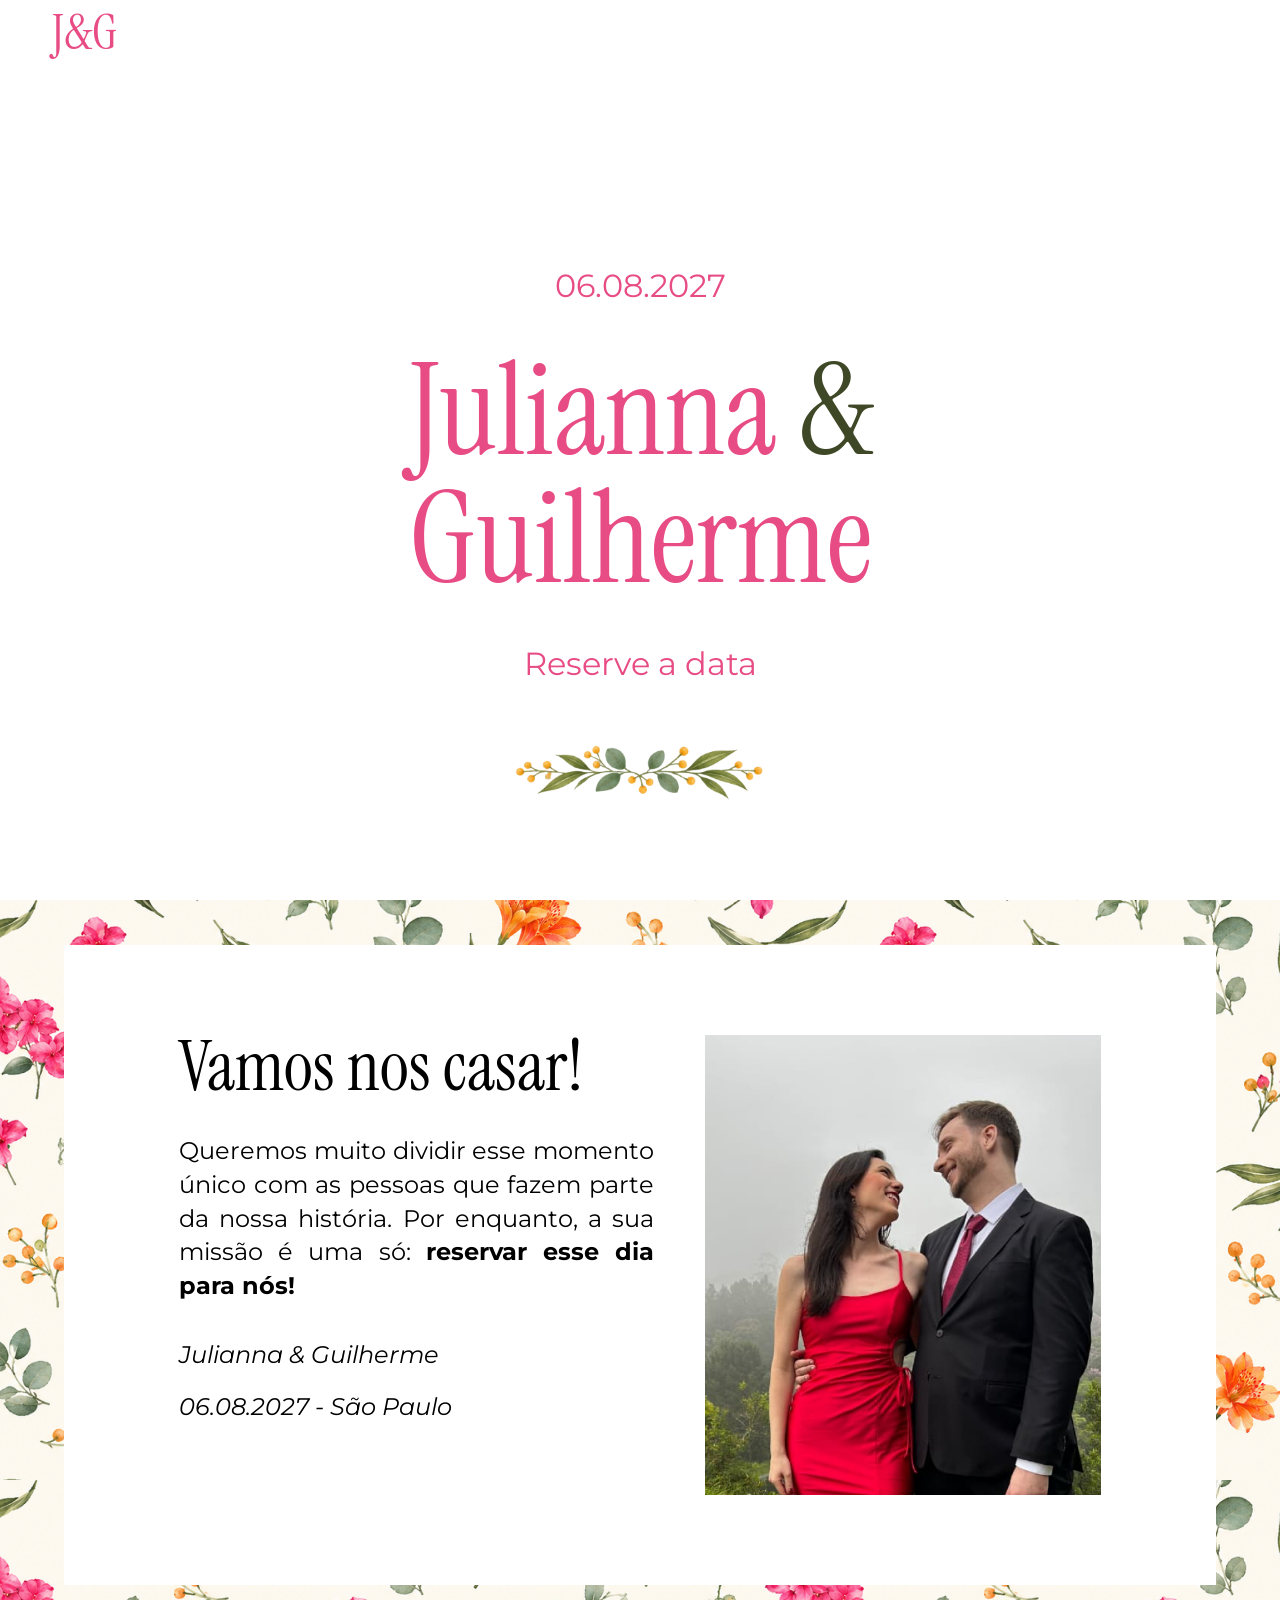
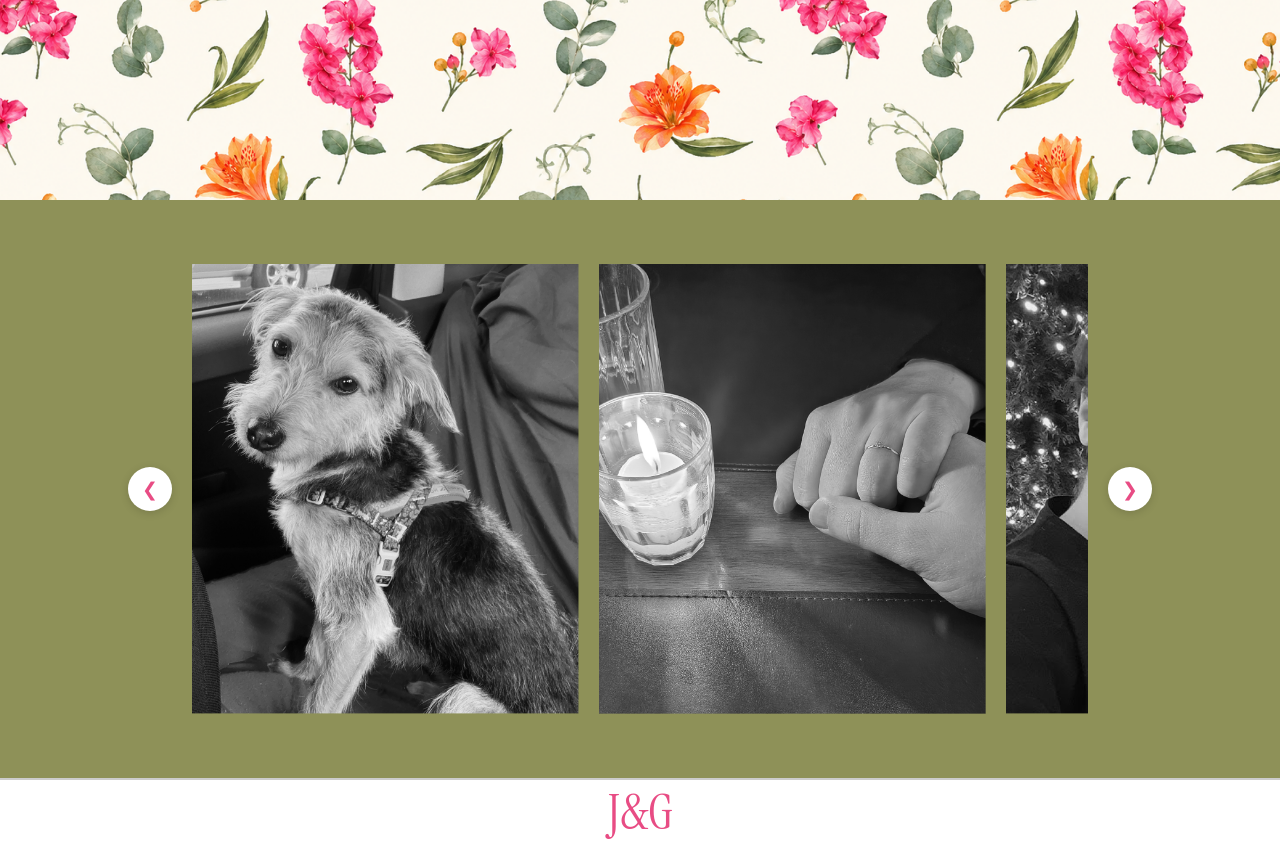
==== commit 695627de: "adicionando carrossel" ====
--- a/index.html
+++ b/index.html
@@ -58,6 +58,26 @@
                     <div class="imagem-sobre"><img src=".\images\foto1.png" alt=""></div>
                 </div>
             </div>
+
+
+            
+            <div id="carrossel">
+                <button id="carrossel-anterior" type="button" aria-label="Foto anterior">&#10094;</button>
+
+                <div id="janela-carrossel">
+                    <div id="bloco-carrossel">
+
+                        <img src="./images/foto2.png" alt="">
+                        <img src="./images/foto3.png" alt="">
+                        <img src="./images/foto4.png" alt="">
+                        <img src="./images/foto5.png" alt="">
+                        <img src="./images/foto6.png" alt="">
+                    </div>
+                </div>
+
+                <button id="carrossel-proximo" type="button" aria-label="Próxima foto">&#10095;</button>
+            </div>
+
         </main>
     </div>
 
--- a/style.css
+++ b/style.css
@@ -221,6 +221,82 @@
     margin-top: 0;
 }
 
+/* CARROSSEL */
+
+#carrossel {
+    /* --carrossel-itens define quantas fotos aparecem por vez.
+       Alterado no media query para deixar o carrossel responsivo. */
+    --carrossel-itens: 3;
+    --carrossel-gap: 20px;
+
+    width: 100%;
+    min-height: 40vh;
+    padding: 5% 10% 5% 10%;
+    display: flex;
+    align-items: center;
+    justify-content: center;
+    gap: 20px;
+    background-color: #8E9158;
+
+
+
+}
+
+#carrossel-anterior,
+#carrossel-proximo {
+    flex-shrink: 0;
+    width: 44px;
+    height: 44px;
+    border: none;
+    border-radius: 50%;
+    background-color: #FFFFFF;
+    color: #e84c84;
+    font-size: 1.2rem;
+    cursor: pointer;
+    display: flex;
+    align-items: center;
+    justify-content: center;
+    box-shadow: 0 2px 8px rgba(0, 0, 0, 0.15);
+}
+
+#carrossel-anterior:hover,
+#carrossel-proximo:hover {
+    background-color: #e84c84;
+    color: #FFFFFF;
+}
+
+#janela-carrossel {
+    width: 100%;
+    overflow: hidden;
+    cursor: grab;
+    touch-action: pan-y;
+
+
+}
+
+#janela-carrossel.arrastando {
+    cursor: grabbing;
+}
+
+#bloco-carrossel {
+    display: flex;
+    gap: var(--carrossel-gap);
+
+
+}
+
+#bloco-carrossel img {
+    flex: 0 0 calc((100% - (var(--carrossel-itens) - 1) * var(--carrossel-gap)) / var(--carrossel-itens));
+    height: 50vh;
+    object-fit: scale-down;
+    -webkit-user-drag: none;
+    user-select: none;
+    pointer-events: none;
+
+
+
+}
+
 
 /*  FOOTER  */
 
@@ -335,6 +411,26 @@
     }
 
 
+     #carrossel {
+        --carrossel-itens: 1;
+        padding: 5vh 20px;
+        gap: 10px;
+    }
+
+    #bloco-carrossel img {
+        width: 100%;
+
+    }
+
+    #carrossel-anterior,
+    #carrossel-proximo {
+        width: 36px;
+        height: 36px;
+        font-size: 1rem;
+    }
+
+
+
     footer a {
         font-size: clamp(1rem, 7vw, 1.5rem);
     }
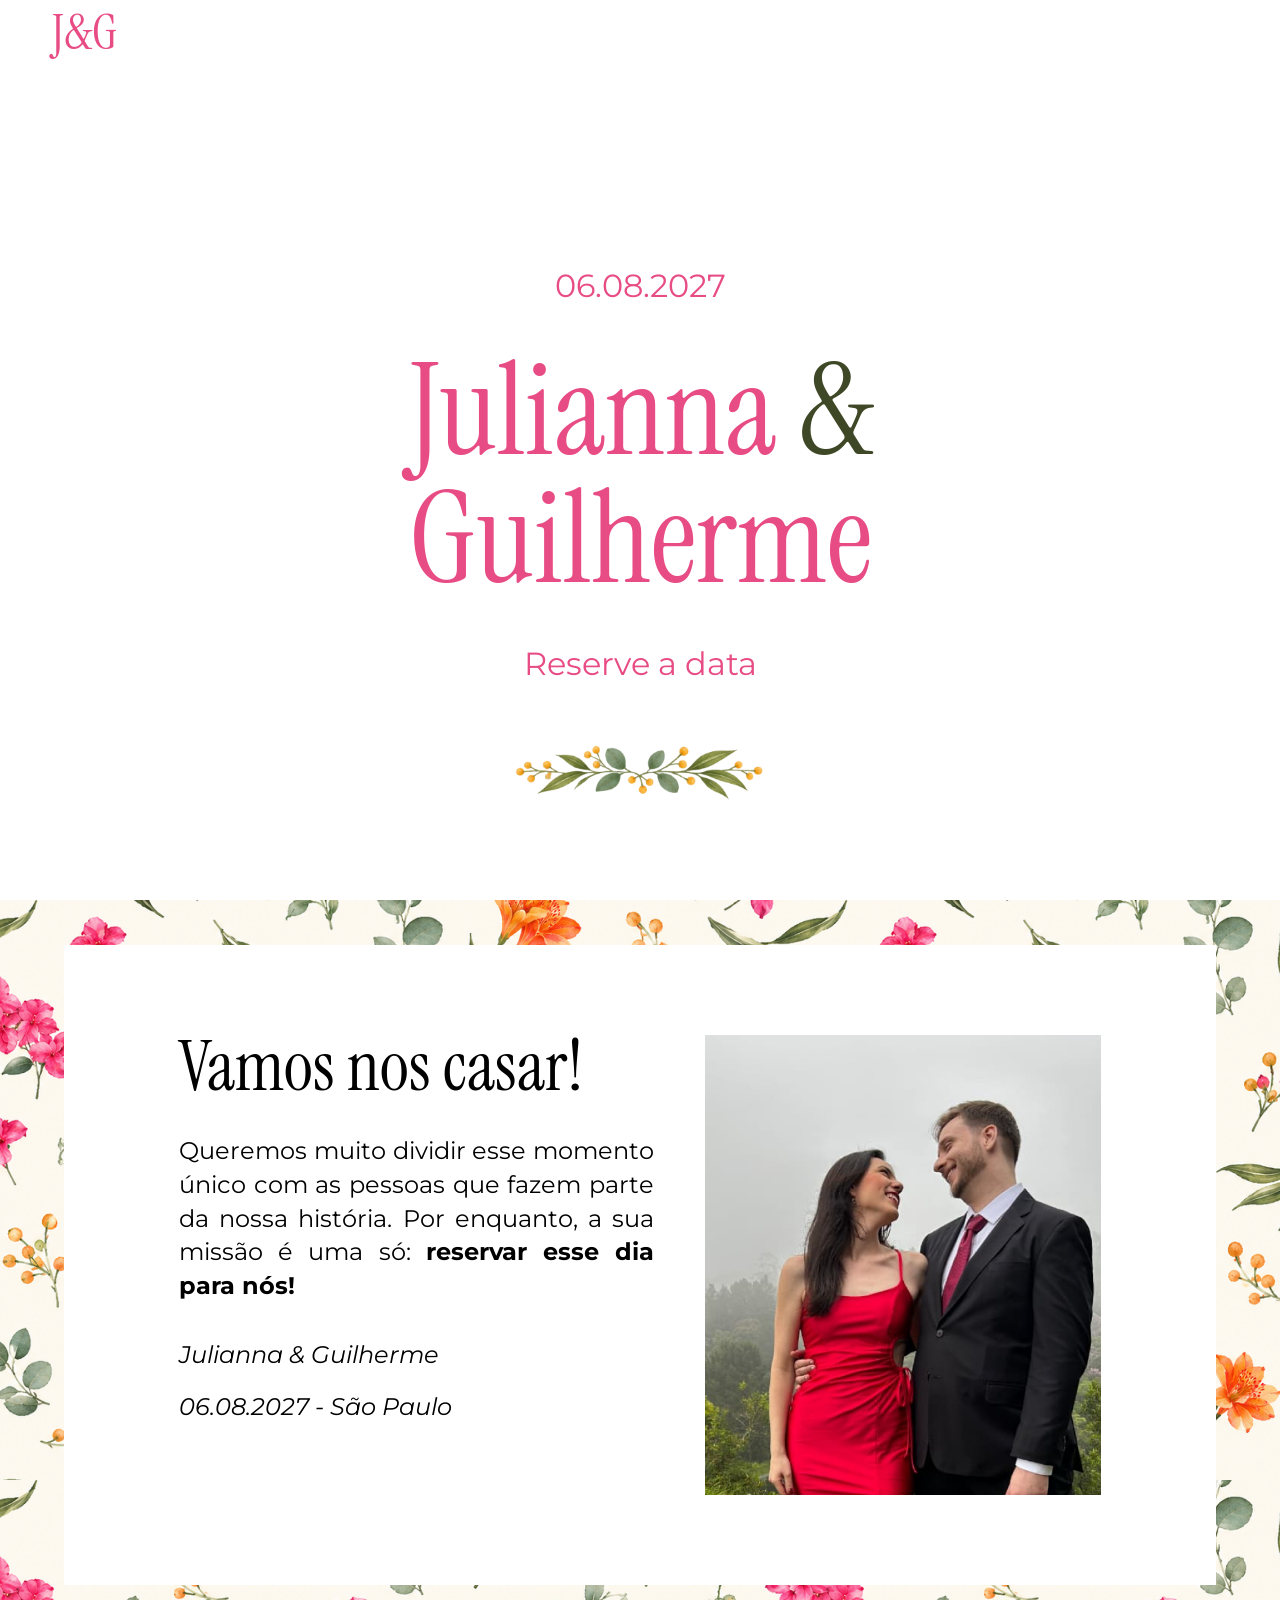
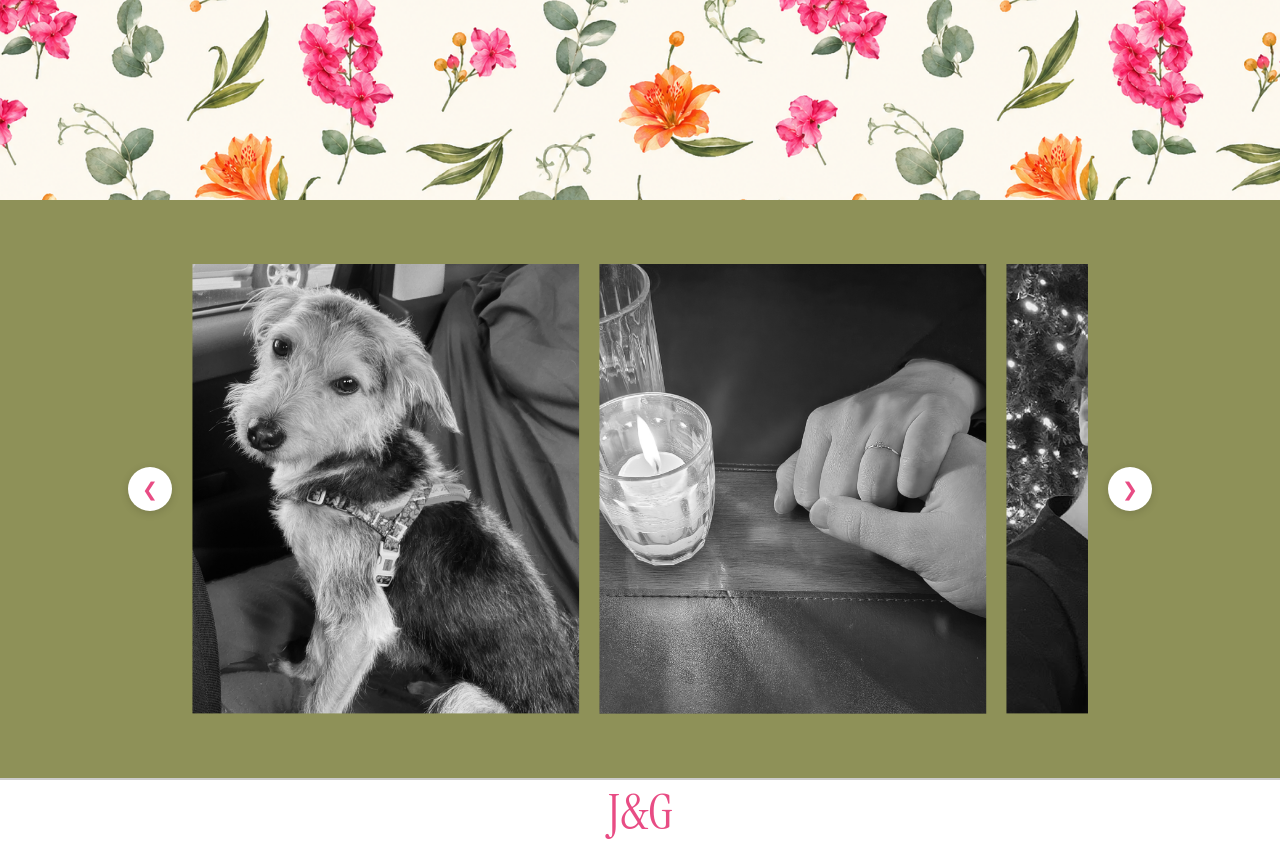
==== commit e1953fd7: "adicionando carousel.js" ====
--- a/index.html
+++ b/index.html
@@ -84,7 +84,8 @@
     <footer>
         <a href="index.html">J<span>&</span>G</a>
     </footer>
-
+    
+    <script src="carousel.js"></script>
 </body>
 
 </html>
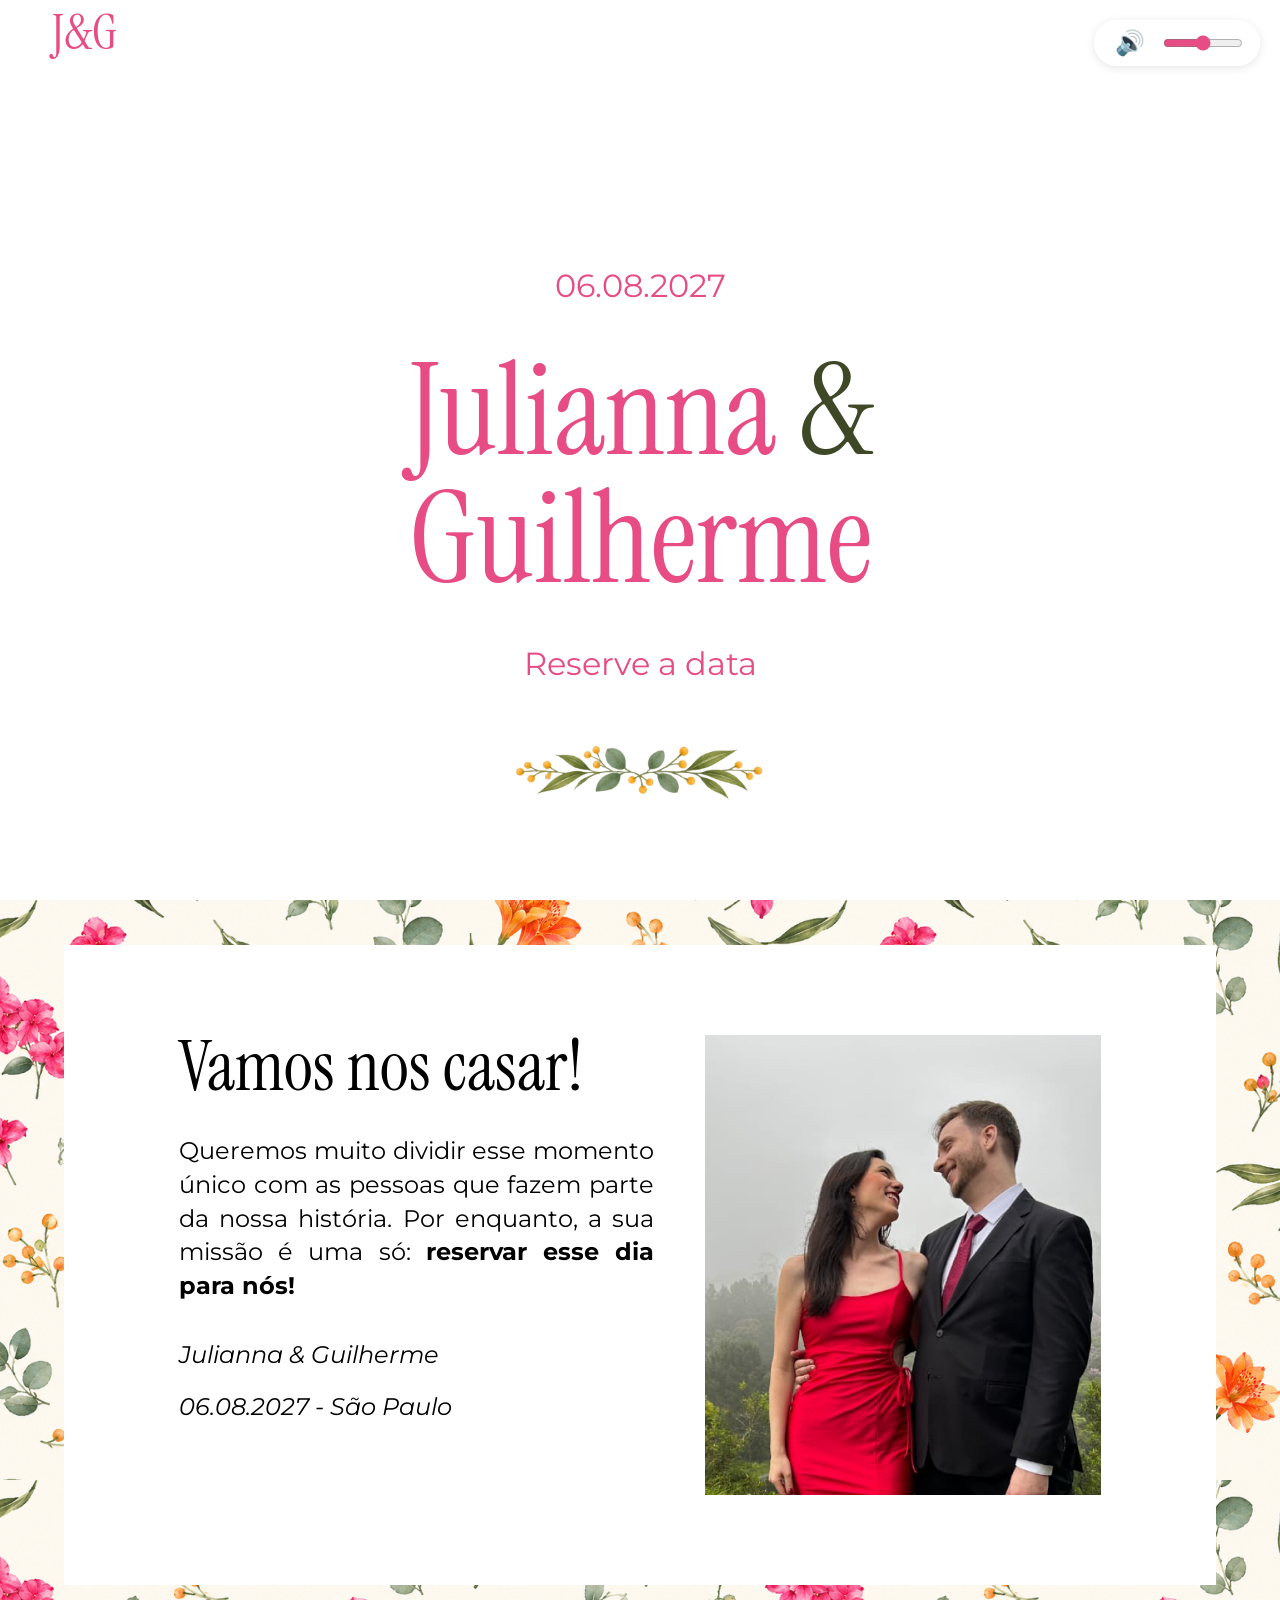
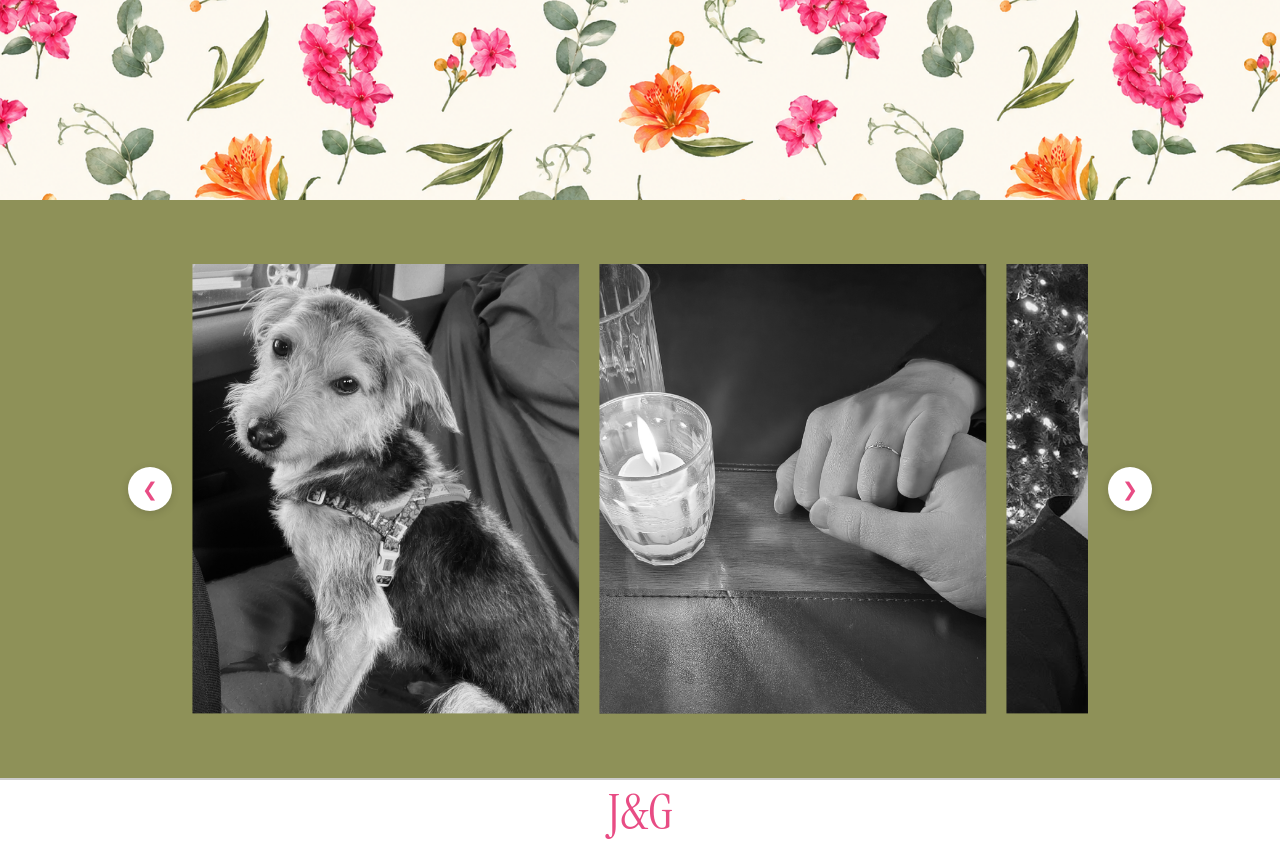
==== commit 253c8780: "adicionando audio" ====
--- a/index.html
+++ b/index.html
@@ -30,6 +30,7 @@
 </head>
 
 <body>
+    <script src="audio.js"></script>
     <div id="bloco-principal">
         <nav>
             <a href="index.html">J&G</a>
@@ -84,7 +85,17 @@
     <footer>
         <a href="index.html">J<span>&</span>G</a>
     </footer>
-    
+
+
+    <div id="controle-audio">
+        <audio id="musica-fundo" loop>
+            <source src=".\audio\B-day in the city.mp3" type="audio/mpeg">
+            Seu navegador não suporta o elemento de áudio.
+        </audio>
+        <button id="btn-mutar" type="button" aria-label="Mutar ou Desmutar">🔊</button>
+        <input type="range" id="controle-volume" min="0" max="1" step="0.1" value="0.5" aria-label="Volume">
+    </div>
+
     <script src="carousel.js"></script>
 </body>
 
--- a/style.css
+++ b/style.css
@@ -329,6 +329,68 @@
 
 
 
+
+
+
+
+
+
+/* =========================================
+   CONTROLE DE ÁUDIO
+   ========================================= */
+#controle-audio {
+    position: fixed;
+    top: 20px;
+    right: 20px;
+    display: flex;
+    align-items: center;
+    gap: 10px;
+    background-color: rgba(255, 255, 255, 0.9);
+    padding: 8px 15px;
+    border-radius: 30px;
+    box-shadow: 0 2px 10px rgba(0, 0, 0, 0.1);
+    z-index: 1000;
+}
+
+#btn-mutar {
+    background: none;
+    border: none;
+    font-size: 1.5rem;
+    cursor: pointer;
+    color: #e84c84;
+    display: flex;
+    align-items: center;
+    justify-content: center;
+}
+
+#controle-volume {
+    width: 80px;
+    cursor: pointer;
+    accent-color: #e84c84; /* Usa a cor rosa do tema para o slider */
+}
+
+/* Responsividade para telas menores */
+@media (max-width: 768px) {
+    #controle-audio {
+        top: 15px;
+        right: 15px;
+        padding: 5px 10px;
+    }
+
+    #controle-volume {
+        width: 60px; /* Encurta o slider no celular */
+    }
+}
+
+
+
+
+
+
+
+
+
+
 /* =========================================
    RESPONSIVIDADE (TABLETS E CELULARES)
    ========================================= */
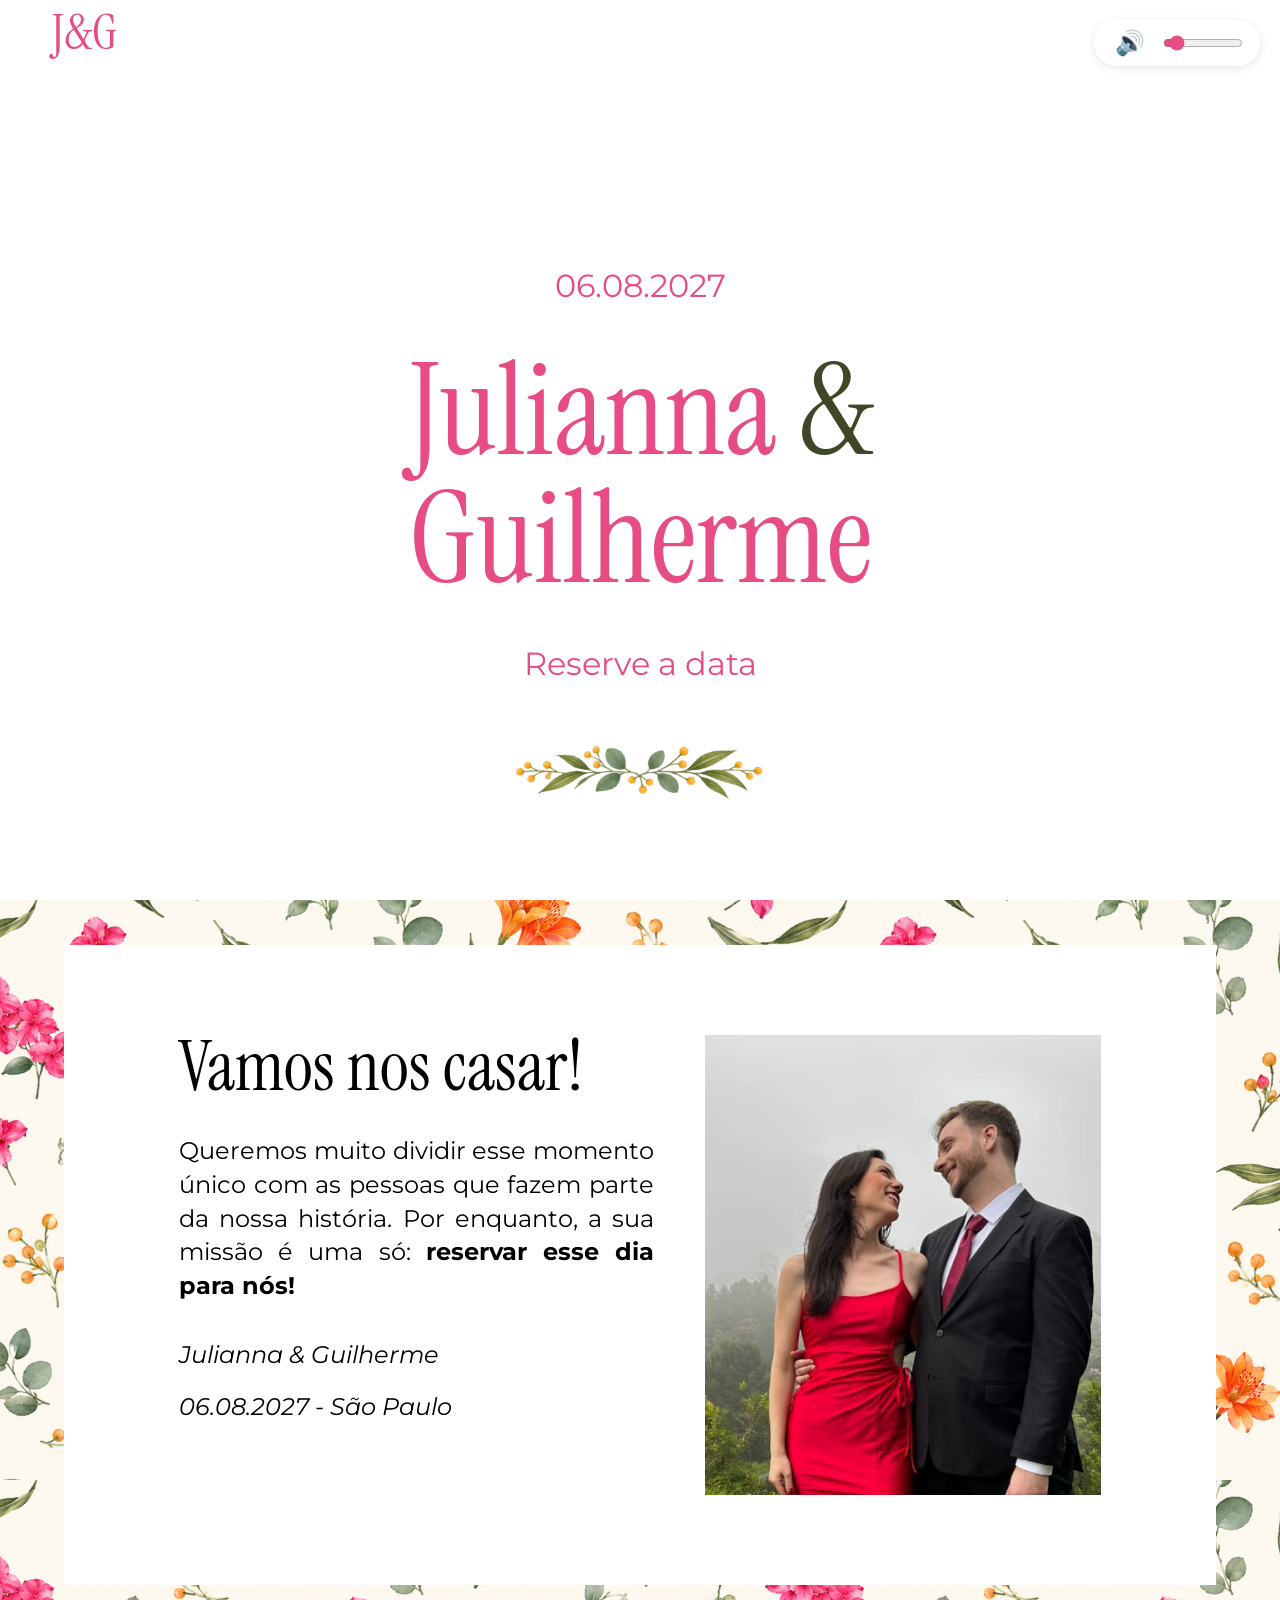
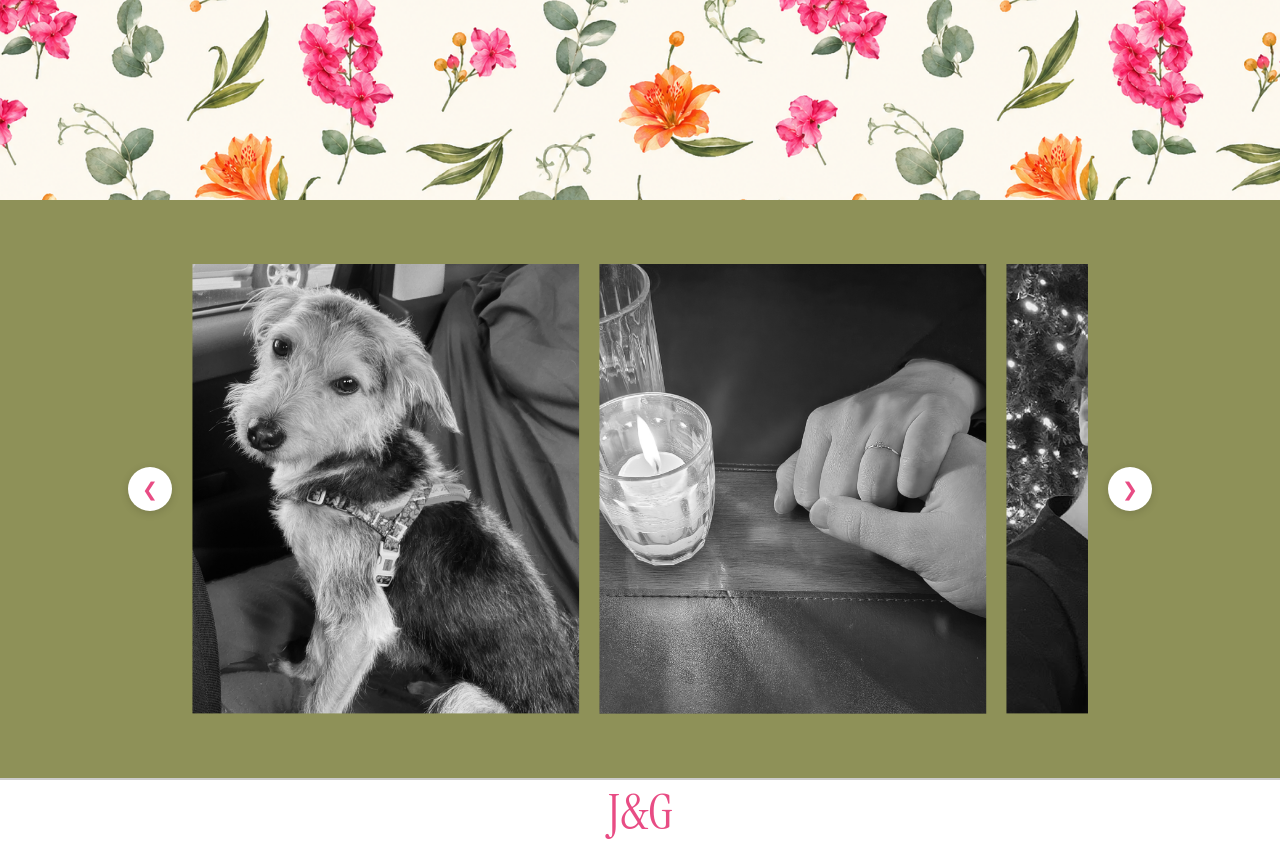
==== commit 15ae3e2c: "adicionando audio menor" ====
--- a/index.html
+++ b/index.html
@@ -31,6 +31,8 @@
 
 <body>
     <script src="audio.js"></script>
+
+    
     <div id="bloco-principal">
         <nav>
             <a href="index.html">J&G</a>
@@ -88,12 +90,12 @@
 
 
     <div id="controle-audio">
-        <audio id="musica-fundo" loop>
-            <source src=".\audio\B-day in the city.mp3" type="audio/mpeg">
+        <audio id="musica-fundo" loop preload="auto">
+            <source src=".\audio\B-day in the city_compressed.mp3" type="audio/mpeg">
             Seu navegador não suporta o elemento de áudio.
         </audio>
         <button id="btn-mutar" type="button" aria-label="Mutar ou Desmutar">🔊</button>
-        <input type="range" id="controle-volume" min="0" max="1" step="0.1" value="0.5" aria-label="Volume">
+        <input type="range" id="controle-volume" min="0" max="1" step="0.1" value="0.1" aria-label="Volume">
     </div>
 
     <script src="carousel.js"></script>
